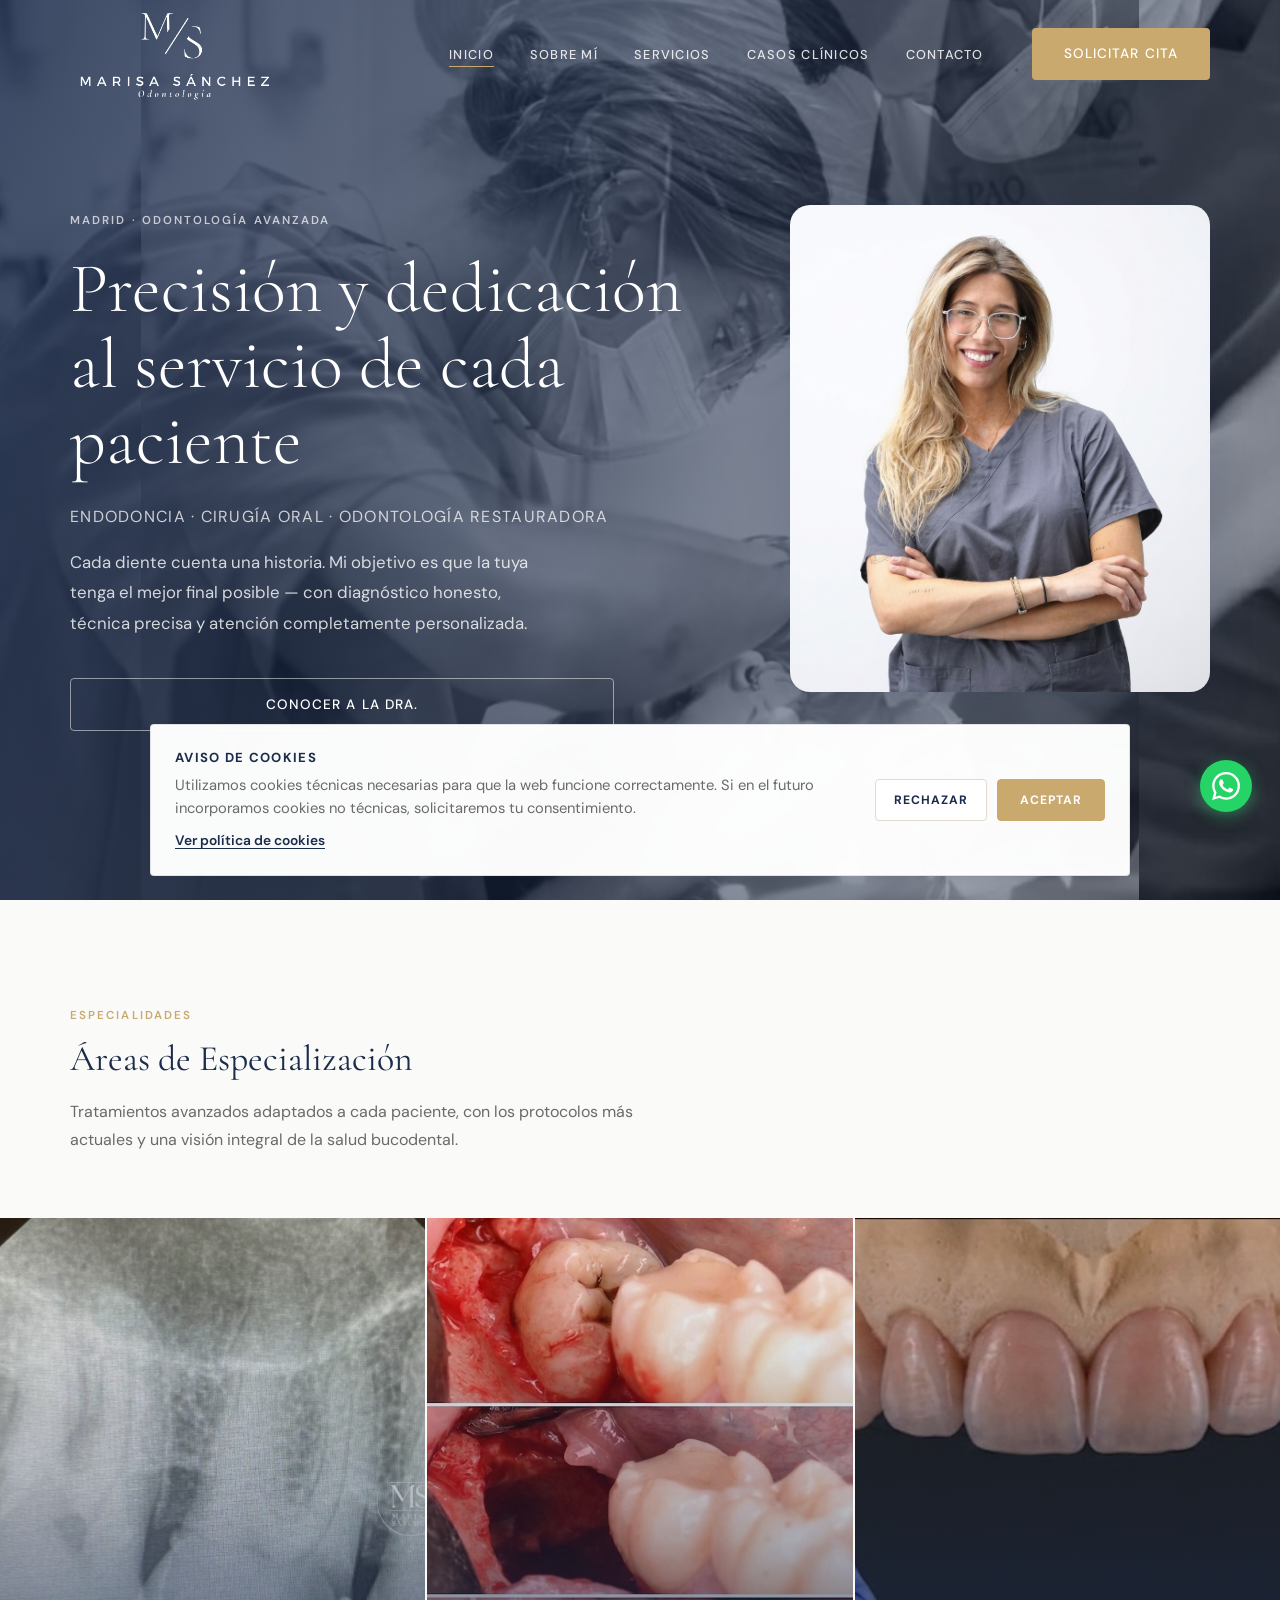
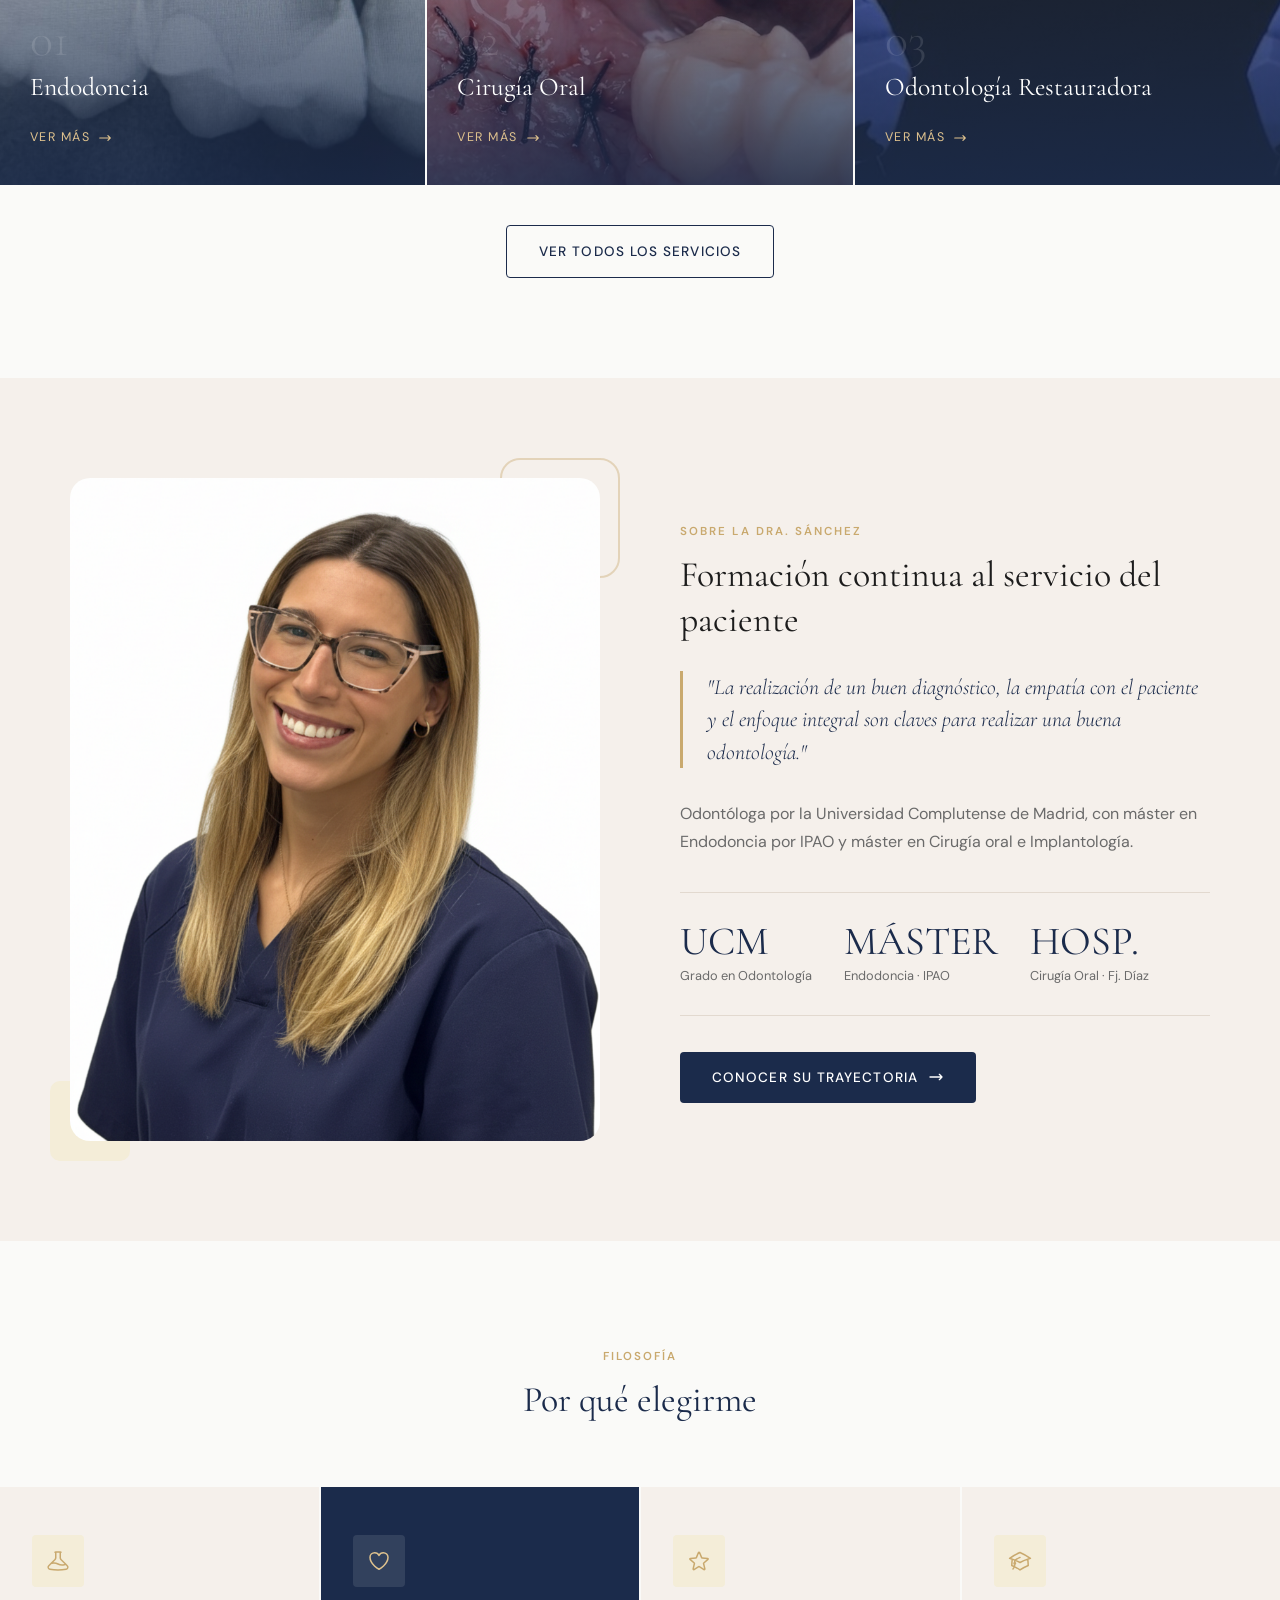
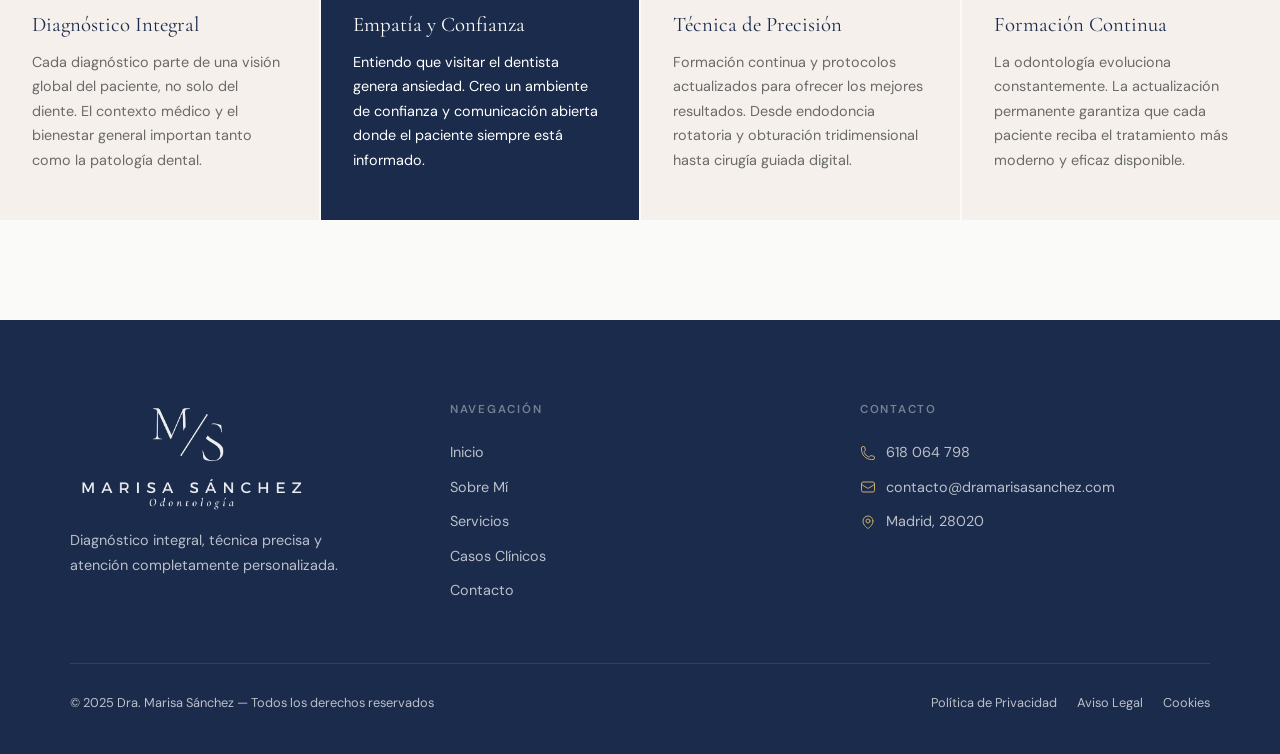
==== index.html @ 5dfd3ce6 "Initial website" ====
﻿<!DOCTYPE html>
<html lang="es">
<head>
  <meta charset="UTF-8">
  <script>history.scrollRestoration="manual";</script>
  <meta name="viewport" content="width=device-width, initial-scale=1.0">
  <title>Dra. Marisa Sánchez · Odontología de Precisión · Madrid</title>
  <meta name="description" content="Odontóloga especialista en endodoncia, cirugía oral e implantología en Madrid. Dra. Marisa Sánchez — diagnóstico integral y atención personalizada.">
  <link rel="stylesheet" href="css/styles.css?v=20">
  <link rel="preconnect" href="https://fonts.googleapis.com">
  <link rel="preconnect" href="https://fonts.gstatic.com" crossorigin>
</head>
<body>

<!-- ===== HEADER ===== -->
<header class="header header--hero" id="header">
  <div class="container">
    <div class="header__inner">
      <a href="index.html" class="header__logo">
        <img src="images/logo.png?v=20260515-newphotos" alt="Marisa Sánchez Odontología" class="header__logo-img">
        <span class="header__logo-fallback">
          <span class="header__logo-name">Dra. Marisa Sánchez</span>
          <span class="header__logo-tagline">Odontología de Precisión</span>
        </span>
      </a>
      <nav class="nav">
        <ul class="nav__list">
          <li><a href="index.html" class="nav__link active">Inicio</a></li>
          <li><a href="sobre-mi.html" class="nav__link">Sobre Mí</a></li>
          <li><a href="servicios.html" class="nav__link">Servicios</a></li>
          <li><a href="casos-clinicos.html" class="nav__link">Casos Clínicos</a></li>
          <li><a href="contacto.html" class="nav__link">Contacto</a></li>
        </ul>
        <a href="contacto.html" class="btn btn--gold nav__cta">Solicitar Cita</a>
      </nav>
      <button class="hamburger" aria-label="Menú" id="hamburger">
        <span></span><span></span><span></span>
      </button>
    </div>
  </div>
</header>

<!-- Mobile Nav -->
<nav class="nav-mobile" id="nav-mobile">
  <ul class="nav-mobile__list">
    <li><a href="index.html" class="nav-mobile__link">Inicio</a></li>
    <li><a href="sobre-mi.html" class="nav-mobile__link">Sobre Mí</a></li>
    <li><a href="servicios.html" class="nav-mobile__link">Servicios</a></li>
    <li><a href="casos-clinicos.html" class="nav-mobile__link">Casos Clínicos</a></li>
    <li><a href="contacto.html" class="nav-mobile__link">Contacto</a></li>
  </ul>
  <a href="contacto.html" class="btn btn--gold nav-mobile__cta">Solicitar Cita</a>
</nav>

<!-- ===== HERO ===== -->
<section class="hero">
  <div class="hero__bg" style="background-image: url('images/hero-bg.jpg?v=20260515-newphotos');"></div>
  <div class="container">
    <div class="hero__inner">
      <div class="hero__content">
        <p class="label label--white hero__label">Madrid · Odontología Avanzada</p>
        <h1 class="hero__title">
          Precisión y dedicación<br>al servicio de cada paciente
        </h1>
        <p class="hero__subtitle">Endodoncia &middot; Cirugía Oral &middot; Odontología Restauradora</p>
        <p class="hero__text">
          Cada diente cuenta una historia. Mi objetivo es que la tuya tenga el mejor final posible — con diagnóstico honesto, técnica precisa y atención completamente personalizada.
        </p>
        <div class="hero__actions">
          <a href="sobre-mi.html" class="btn btn--outline-white hero__cta-wide">Conocer a la Dra.</a>
        </div>
      </div>
      <div class="hero__portrait">
        <img src="images/hero-portrait.png?v=20260515-newphotos" alt="Dra. Marisa Sánchez" class="hero__portrait-img">
      </div>
    </div>
  </div>
</section>

<!-- ===== SERVICIOS OVERVIEW ===== -->
<section class="section">
  <div class="container">
    <div class="section-header fade-in">
      <span class="label">Especialidades</span>
      <h2>Áreas de Especialización</h2>
      <p>Tratamientos avanzados adaptados a cada paciente, con los protocolos más actuales y una visión integral de la salud bucodental.</p>
    </div>
  </div>
  <div class="services-grid">
    <a href="servicios.html#endodoncia" class="service-card fade-in fade-in-delay-1">
      <img src="images/endo-caso1-antes.jpg?v=20260515-newphotos" alt="Endodoncia" class="service-card__img">
      <div class="service-card__overlay"></div>
      <div class="service-card__content">
        <div class="service-card__number">01</div>
        <h3 class="service-card__title">Endodoncia</h3>
        <p class="service-card__text">Tratamiento conservador para eliminar la infección y dar una segunda oportunidad a tu diente.</p>
        <span class="service-card__arrow">
          Ver más
          <svg xmlns="http://www.w3.org/2000/svg" fill="none" viewBox="0 0 24 24" stroke="currentColor" stroke-width="2"><path stroke-linecap="round" stroke-linejoin="round" d="M17 8l4 4m0 0l-4 4m4-4H3"/></svg>
        </span>
      </div>
    </a>
    <a href="servicios.html#cirugia" class="service-card fade-in fade-in-delay-2">
      <img src="images/cirugia-extraccion.png?v=20260515-newphotos" alt="Cirugía Oral" class="service-card__img">
      <div class="service-card__overlay"></div>
      <div class="service-card__content">
        <div class="service-card__number">02</div>
        <h3 class="service-card__title">Cirugía Oral</h3>
        <p class="service-card__text">Formación hospitalaria para el abordaje de casos complejos con máxima seguridad.</p>
        <span class="service-card__arrow">
          Ver más
          <svg xmlns="http://www.w3.org/2000/svg" fill="none" viewBox="0 0 24 24" stroke="currentColor" stroke-width="2"><path stroke-linecap="round" stroke-linejoin="round" d="M17 8l4 4m0 0l-4 4m4-4H3"/></svg>
        </span>
      </div>
    </a>
    <a href="servicios.html#restauradora" class="service-card fade-in fade-in-delay-3">
      <img src="images/odonto-bg.png?v=20260515-newphotos" alt="Odontología Restauradora" class="service-card__img">
      <div class="service-card__overlay"></div>
      <div class="service-card__content">
        <div class="service-card__number">03</div>
        <h3 class="service-card__title">Odontología Restauradora</h3>
        <p class="service-card__text">La base de la salud dental: tratamientos del día a día con la atención que se merecen.</p>
        <span class="service-card__arrow">
          Ver más
          <svg xmlns="http://www.w3.org/2000/svg" fill="none" viewBox="0 0 24 24" stroke="currentColor" stroke-width="2"><path stroke-linecap="round" stroke-linejoin="round" d="M17 8l4 4m0 0l-4 4m4-4H3"/></svg>
        </span>
      </div>
    </a>
  </div>
  <div class="container" style="text-align:center; margin-top:40px;">
    <a href="servicios.html" class="btn btn--outline">Ver todos los servicios</a>
  </div>
</section>

<!-- ===== ABOUT TEASER ===== -->
<section class="section about-teaser">
  <div class="container">
    <div class="about-teaser__grid">
      <div class="about-teaser__image-wrap fade-in">
        <img src="images/quien-soy.png?v=20260515-newphotos" alt="Dra. Marisa Sánchez en consulta" class="about-teaser__img">
        <div class="about-teaser__accent"></div>
        <div class="about-teaser__accent-2"></div>
      </div>
      <div class="about-teaser__content fade-in fade-in-delay-1">
        <span class="label">Sobre la Dra. Sánchez</span>
        <h2 style="margin-top:10px; margin-bottom:16px;">Formación continua al servicio del paciente</h2>
        <blockquote class="about-teaser__quote">
          "La realización de un buen diagnóstico, la empatía con el paciente y el enfoque integral son claves para realizar una buena odontología."
        </blockquote>
        <p class="about-teaser__text">
          Odontóloga por la Universidad Complutense de Madrid, con máster en Endodoncia por IPAO y máster en Cirugía oral e Implantología.
        </p>
        <div class="about-teaser__stats">
          <div class="about-stat">
            <div class="about-stat__num">UCM</div>
            <div class="about-stat__label">Grado en Odontología</div>
          </div>
          <div class="about-stat">
            <div class="about-stat__num">MÁSTER</div>
            <div class="about-stat__label">Endodoncia · IPAO</div>
          </div>
          <div class="about-stat">
            <div class="about-stat__num">HOSP.</div>
            <div class="about-stat__label">Cirugía Oral · Fj. Díaz</div>
          </div>
        </div>
        <a href="sobre-mi.html" class="btn btn--primary">
          Conocer su trayectoria
          <svg xmlns="http://www.w3.org/2000/svg" fill="none" viewBox="0 0 24 24" stroke="currentColor" stroke-width="2"><path stroke-linecap="round" stroke-linejoin="round" d="M17 8l4 4m0 0l-4 4m4-4H3"/></svg>
        </a>
      </div>
    </div>
  </div>
</section>

<!-- ===== VALUES ===== -->
<section class="section">
  <div class="container">
    <div class="section-header section-header--center fade-in">
      <span class="label">Filosofía</span>
      <h2>Por qué elegirme</h2>
    </div>
  </div>
  <div class="values-grid">
    <div class="value-card fade-in">
      <div class="value-card__icon">
        <svg xmlns="http://www.w3.org/2000/svg" fill="none" viewBox="0 0 24 24" stroke="currentColor" stroke-width="1.5"><path stroke-linecap="round" stroke-linejoin="round" d="M9.75 3.104v5.714a2.25 2.25 0 01-.659 1.591L5 14.5M9.75 3.104c-.251.023-.501.05-.75.082m.75-.082a24.301 24.301 0 014.5 0m0 0v5.714c0 .597.237 1.17.659 1.591L19.8 15.3M14.25 3.104c.251.023.501.05.75.082M19.8 15.3l-1.57.393A9.065 9.065 0 0112 15a9.065 9.065 0 00-6.23-.693L5 14.5m14.8.8l1.402 1.402c1.232 1.232.65 3.318-1.067 3.611A48.309 48.309 0 0112 21c-2.773 0-5.491-.235-8.135-.687-1.718-.293-2.3-2.379-1.067-3.61L5 14.5"/></svg>
      </div>
      <h3 class="value-card__title">Diagnóstico Integral</h3>
      <p class="value-card__text">Cada diagnóstico parte de una visión global del paciente, no solo del diente. El contexto médico y el bienestar general importan tanto como la patología dental.</p>
    </div>
    <div class="value-card fade-in fade-in-delay-1">
      <div class="value-card__icon">
        <svg xmlns="http://www.w3.org/2000/svg" fill="none" viewBox="0 0 24 24" stroke="currentColor" stroke-width="1.5"><path stroke-linecap="round" stroke-linejoin="round" d="M21 8.25c0-2.485-2.099-4.5-4.688-4.5-1.935 0-3.597 1.126-4.312 2.733-.715-1.607-2.377-2.733-4.313-2.733C5.1 3.75 3 5.765 3 8.25c0 7.22 9 12 9 12s9-4.78 9-12z"/></svg>
      </div>
      <h3 class="value-card__title">Empatía y Confianza</h3>
      <p class="value-card__text">Entiendo que visitar el dentista genera ansiedad. Creo un ambiente de confianza y comunicación abierta donde el paciente siempre está informado.</p>
    </div>
    <div class="value-card fade-in fade-in-delay-2">
      <div class="value-card__icon">
        <svg xmlns="http://www.w3.org/2000/svg" fill="none" viewBox="0 0 24 24" stroke="currentColor" stroke-width="1.5"><path stroke-linecap="round" stroke-linejoin="round" d="M11.48 3.499a.562.562 0 011.04 0l2.125 5.111a.563.563 0 00.475.345l5.518.442c.499.04.701.663.321.988l-4.204 3.602a.563.563 0 00-.182.557l1.285 5.385a.562.562 0 01-.84.61l-4.725-2.885a.563.563 0 00-.586 0L6.982 20.54a.562.562 0 01-.84-.61l1.285-5.386a.562.562 0 00-.182-.557l-4.204-3.602a.563.563 0 01.321-.988l5.518-.442a.563.563 0 00.475-.345L11.48 3.5z"/></svg>
      </div>
      <h3 class="value-card__title">Técnica de Precisión</h3>
      <p class="value-card__text">Formación continua y protocolos actualizados para ofrecer los mejores resultados. Desde endodoncia rotatoria y obturación tridimensional hasta cirugía guiada digital.</p>
    </div>
    <div class="value-card fade-in fade-in-delay-3">
      <div class="value-card__icon">
        <svg xmlns="http://www.w3.org/2000/svg" fill="none" viewBox="0 0 24 24" stroke="currentColor" stroke-width="1.5"><path stroke-linecap="round" stroke-linejoin="round" d="M4.26 10.147a60.436 60.436 0 00-.491 6.347A48.627 48.627 0 0112 20.904a48.627 48.627 0 018.232-4.41 60.46 60.46 0 00-.491-6.347m-15.482 0a50.57 50.57 0 00-2.658-.813A59.905 59.905 0 0112 3.493a59.902 59.902 0 0110.399 5.84c-.896.248-1.783.52-2.658.814m-15.482 0A50.697 50.697 0 0112 13.489a50.702 50.702 0 017.74-3.342M6.75 15a.75.75 0 100-1.5.75.75 0 000 1.5zm0 0v-3.675A55.378 55.378 0 0112 8.443m-7.007 11.55A5.981 5.981 0 006.75 15.75v-1.5"/></svg>
      </div>
      <h3 class="value-card__title">Formación Continua</h3>
      <p class="value-card__text">La odontología evoluciona constantemente. La actualización permanente garantiza que cada paciente reciba el tratamiento más moderno y eficaz disponible.</p>
    </div>
  </div>
</section>


<!-- ===== FOOTER ===== -->
<footer class="footer">
  <div class="container">
    <div class="footer__grid">
      <div>
        <img src="images/logo.png?v=20260515-newphotos" alt="Marisa Sánchez Odontología" class="footer__logo-img">
        <p class="footer__tagline">Diagnóstico integral, técnica precisa y atención completamente personalizada.</p>
      </div>
      <div>
        <p class="footer__col-title">Navegación</p>
        <nav class="footer__nav">
          <a href="index.html">Inicio</a>
          <a href="sobre-mi.html">Sobre Mí</a>
          <a href="servicios.html">Servicios</a>
          <a href="casos-clinicos.html">Casos Clínicos</a>
          <a href="contacto.html">Contacto</a>
        </nav>
      </div>
      <div>
        <p class="footer__col-title">Contacto</p>
        <div class="footer__contact">
          <div class="footer__contact-item">
            <svg xmlns="http://www.w3.org/2000/svg" fill="none" viewBox="0 0 24 24" stroke="currentColor" stroke-width="1.5"><path stroke-linecap="round" stroke-linejoin="round" d="M2.25 6.75c0 8.284 6.716 15 15 15h2.25a2.25 2.25 0 002.25-2.25v-1.372c0-.516-.351-.966-.852-1.091l-4.423-1.106c-.44-.11-.902.055-1.173.417l-.97 1.293c-.282.376-.769.542-1.21.38a12.035 12.035 0 01-7.143-7.143c-.162-.441.004-.928.38-1.21l1.293-.97c.363-.271.527-.734.417-1.173L6.963 3.102a1.125 1.125 0 00-1.091-.852H4.5A2.25 2.25 0 002.25 4.5v2.25z"/></svg>
            <a href="tel:+34618064798">618 064 798</a>
          </div>
          <div class="footer__contact-item">
            <svg xmlns="http://www.w3.org/2000/svg" fill="none" viewBox="0 0 24 24" stroke="currentColor" stroke-width="1.5"><path stroke-linecap="round" stroke-linejoin="round" d="M21.75 6.75v10.5a2.25 2.25 0 01-2.25 2.25h-15a2.25 2.25 0 01-2.25-2.25V6.75m19.5 0A2.25 2.25 0 0019.5 4.5h-15a2.25 2.25 0 00-2.25 2.25m19.5 0v.243a2.25 2.25 0 01-1.07 1.916l-7.5 4.615a2.25 2.25 0 01-2.36 0L3.32 8.91a2.25 2.25 0 01-1.07-1.916V6.75"/></svg>
            <a href="mailto:contacto@dramarisasanchez.com">contacto@dramarisasanchez.com</a>
          </div>
          <div class="footer__contact-item">
            <svg xmlns="http://www.w3.org/2000/svg" fill="none" viewBox="0 0 24 24" stroke="currentColor" stroke-width="1.5"><path stroke-linecap="round" stroke-linejoin="round" d="M15 10.5a3 3 0 11-6 0 3 3 0 016 0z"/><path stroke-linecap="round" stroke-linejoin="round" d="M19.5 10.5c0 7.142-7.5 11.25-7.5 11.25S4.5 17.642 4.5 10.5a7.5 7.5 0 1115 0z"/></svg>
            <span>Madrid, 28020</span>
          </div>
        </div>
      </div>
    </div>
    <div class="footer__bottom">
      <p class="footer__legal">&copy; 2025 Dra. Marisa Sánchez &mdash; Todos los derechos reservados</p>
      <div class="footer__legal" style="display:flex;gap:20px;">
        <a href="politica-privacidad.html">Política de Privacidad</a>
        <a href="aviso-legal.html">Aviso Legal</a>
        <a href="cookies.html">Cookies</a>
      </div>
    </div>
  </div>
</footer>

<!-- Lightbox -->
<div class="lightbox" id="lightbox">
  <span class="lightbox__close">&times;</span>
  <span class="lightbox__prev">&#8249;</span>
  <img class="lightbox__img" src="" alt="">
  <span class="lightbox__next">&#8250;</span>
</div>

<!-- Scroll Top -->
<button class="scroll-top" aria-label="Volver arriba">
  <svg xmlns="http://www.w3.org/2000/svg" fill="none" viewBox="0 0 24 24" stroke="currentColor" stroke-width="2"><path stroke-linecap="round" stroke-linejoin="round" d="M4.5 15.75l7.5-7.5 7.5 7.5"/></svg>
</button>

<!-- WhatsApp -->
<a href="https://wa.me/34618064798" target="_blank" class="whatsapp-float" aria-label="WhatsApp">
  <svg xmlns="http://www.w3.org/2000/svg" viewBox="0 0 24 24" fill="currentColor"><path d="M17.472 14.382c-.297-.149-1.758-.867-2.03-.967-.273-.099-.471-.148-.67.15-.197.297-.767.966-.94 1.164-.173.199-.347.223-.644.075-.297-.15-1.255-.463-2.39-1.475-.883-.788-1.48-1.761-1.653-2.059-.173-.297-.018-.458.13-.606.134-.133.298-.347.446-.52.149-.174.198-.298.298-.497.099-.198.05-.371-.025-.52-.075-.149-.669-1.612-.916-2.207-.242-.579-.487-.5-.669-.51-.173-.008-.371-.01-.57-.01-.198 0-.52.074-.792.372-.272.297-1.04 1.016-1.04 2.479 0 1.462 1.065 2.875 1.213 3.074.149.198 2.096 3.2 5.077 4.487.709.306 1.262.489 1.694.625.712.227 1.36.195 1.871.118.571-.085 1.758-.719 2.006-1.413.248-.694.248-1.289.173-1.413-.074-.124-.272-.198-.57-.347m-5.421 7.403h-.004a9.87 9.87 0 01-5.031-1.378l-.361-.214-3.741.982.998-3.648-.235-.374a9.86 9.86 0 01-1.51-5.26c.001-5.45 4.436-9.884 9.888-9.884 2.64 0 5.122 1.03 6.988 2.898a9.825 9.825 0 012.893 6.994c-.003 5.45-4.437 9.884-9.885 9.884m8.413-18.297A11.815 11.815 0 0012.05 0C5.495 0 .16 5.335.157 11.892c0 2.096.547 4.142 1.588 5.945L.057 24l6.305-1.654a11.882 11.882 0 005.683 1.448h.005c6.554 0 11.89-5.335 11.893-11.893a11.821 11.821 0 00-3.48-8.413z"/></svg>
</a>

<script src="js/main.js?v=4"></script>
</body>
</html>
---- css/styles.css ----
/* ============================================================
   DRA. MARISA S�NCHEZ � Boutique Dental Website
   Design System & Stylesheet
   ============================================================ */

/* --- Google Fonts Import --- */
@import url('https://fonts.googleapis.com/css2?family=Cormorant+Garamond:ital,wght@0,300;0,400;0,500;0,600;1,300;1,400&family=DM+Sans:wght@300;400;500;600&display=swap');

/* --- Custom Properties --- */
:root {
  --navy:        #1B2B4B;
  --navy-light:  #243A63;
  --gold:        #C9A96E;
  --gold-light:  #DFC28E;
  --gold-pale:   #F4EDD8;
  --bg:          #FAFAF8;
  --surface:     #F5F0EB;
  --surface-2:   #EDE5D8;
  --text:        #1C1C1C;
  --text-muted:  #6A6A6A;
  --text-light:  #9A9A9A;
  --border:      #E2D9CF;
  --white:       #FFFFFF;

  --font-display: 'Cormorant Garamond', Georgia, 'Times New Roman', serif;
  --font-sans:    'DM Sans', -apple-system, BlinkMacSystemFont, sans-serif;

  --container:   1220px;
  --radius-sm:   4px;
  --radius-md:   10px;
  --radius-lg:   20px;

  --shadow-sm:   0 2px 8px rgba(27,43,75,0.07);
  --shadow-md:   0 6px 24px rgba(27,43,75,0.10);
  --shadow-lg:   0 16px 48px rgba(27,43,75,0.14);

  --ease:        cubic-bezier(0.4, 0, 0.2, 1);
  --ease-out:    cubic-bezier(0, 0, 0.2, 1);
  --transition:  0.35s var(--ease);

  --header-h:    108px;
}

/* --- Reset --- */
*, *::before, *::after { box-sizing: border-box; margin: 0; padding: 0; }
html { scroll-behavior: smooth; -webkit-text-size-adjust: 100%; }
body {
  font-family: var(--font-sans);
  font-size: 16px;
  line-height: 1.7;
  color: var(--text);
  background: var(--bg);
  overflow-x: hidden;
}
img { display: block; max-width: 100%; height: auto; }
a { color: inherit; text-decoration: none; }
ul, ol { list-style: none; }
button { cursor: pointer; border: none; background: none; font-family: inherit; }
input, textarea, select { font-family: inherit; }

/* --- Typography Scale --- */
.display   { font-family: var(--font-display); font-size: clamp(3rem, 6vw, 5.5rem); font-weight: 300; line-height: 1.1; letter-spacing: -0.01em; }
.display-md{ font-family: var(--font-display); font-size: clamp(2.2rem, 4vw, 3.8rem); font-weight: 300; line-height: 1.15; }
h1 { font-family: var(--font-display); font-size: clamp(2rem, 3.5vw, 3rem); font-weight: 400; line-height: 1.2; }
h2 { font-family: var(--font-display); font-size: clamp(1.7rem, 2.8vw, 2.5rem); font-weight: 400; line-height: 1.25; }
h3 { font-family: var(--font-display); font-size: clamp(1.3rem, 2vw, 1.85rem); font-weight: 400; line-height: 1.3; }
h4 { font-family: var(--font-sans); font-size: 1.05rem; font-weight: 600; letter-spacing: 0.03em; text-transform: uppercase; }
p  { line-height: 1.75; }

.label {
  display: inline-block;
  font-family: var(--font-sans);
  font-size: 0.72rem;
  font-weight: 600;
  letter-spacing: 0.18em;
  text-transform: uppercase;
  color: var(--gold);
}
.label--dark { color: var(--navy); }
.label--white { color: rgba(255,255,255,0.7); }

/* --- Layout --- */
.container { width: 100%; max-width: var(--container); margin: 0 auto; padding: 0 40px; }
@media (max-width: 768px) { .container { padding: 0 20px; } }

.section { padding: 100px 0; }
.section--sm { padding: 64px 0; }
.section--lg { padding: 140px 0; }

/* --- Buttons --- */
.btn {
  display: inline-flex;
  align-items: center;
  gap: 10px;
  padding: 14px 32px;
  font-family: var(--font-sans);
  font-size: 0.85rem;
  font-weight: 500;
  letter-spacing: 0.08em;
  text-transform: uppercase;
  border-radius: var(--radius-sm);
  transition: var(--transition);
  white-space: nowrap;
}
.btn--primary {
  background: var(--navy);
  color: var(--white);
}
.btn--primary:hover {
  background: var(--navy-light);
  transform: translateY(-2px);
  box-shadow: var(--shadow-md);
}
.btn--gold {
  background: var(--gold);
  color: var(--white);
}
.btn--gold:hover {
  background: var(--gold-light);
  transform: translateY(-2px);
  box-shadow: 0 6px 20px rgba(201,169,110,0.35);
}
.btn--outline {
  background: transparent;
  color: var(--navy);
  border: 1.5px solid var(--navy);
}
.btn--outline:hover {
  background: var(--navy);
  color: var(--white);
  transform: translateY(-2px);
}
.btn--outline-white {
  background: transparent;
  color: var(--white);
  border: 1.5px solid rgba(255,255,255,0.5);
}
.btn--outline-white:hover {
  background: var(--white);
  color: var(--navy);
}
.btn svg { width: 16px; height: 16px; flex-shrink: 0; }

/* --- HEADER --- */
.header {
  position: fixed;
  top: 0; left: 0; right: 0;
  z-index: 1000;
  height: var(--header-h);
  display: flex;
  align-items: center;
  transition: background var(--transition), box-shadow var(--transition);
}
.header.scrolled {
  background: rgba(250,250,248,0.97);
  backdrop-filter: blur(12px);
  -webkit-backdrop-filter: blur(12px);
}
.header--hero:not(.scrolled) { background: transparent; }
.header__inner {
  display: flex;
  align-items: center;
  justify-content: space-between;
  width: 100%;
}
.header__logo {
  display: flex;
  align-items: center;
}
/* Logo always visible � inverted white on dark hero, normal on white header */
.header__logo-img {
  height: 96px;
  width: auto;
  display: block;
  mix-blend-mode: multiply;
  transition: filter var(--transition);
}
.header--hero:not(.scrolled) .header__logo-img {
  mix-blend-mode: normal;
  filter: brightness(0) invert(1);
}
.header__logo-fallback { display: none; }

.header--hero.scrolled {
  background: rgba(250,250,248,0.97);
  backdrop-filter: blur(12px);
  -webkit-backdrop-filter: blur(12px);
}

/* Nav link colors on dark hero */
.header--hero .nav__link { color: rgba(255,255,255,0.85); }
.header--hero .nav__link:hover { color: var(--white); }
.header--hero.scrolled .nav__link { color: var(--text); }
.header--hero.scrolled .nav__link:hover { color: var(--navy); }

.nav { display: flex; align-items: center; gap: 40px; }
.nav__list { display: flex; align-items: center; gap: 36px; }
.nav__link {
  font-size: 0.8rem;
  font-weight: 500;
  letter-spacing: 0.1em;
  text-transform: uppercase;
  color: var(--text);
  position: relative;
  transition: color var(--transition);
}
.nav__link::after {
  content: '';
  position: absolute;
  bottom: -4px; left: 0;
  width: 0; height: 1.5px;
  background: var(--gold);
  transition: width var(--transition);
}
.nav__link:hover::after,
.nav__link.active::after { width: 100%; }
.nav__link:hover { color: var(--navy); }
.nav__cta { margin-left: 8px; }

.hamburger {
  display: none;
  flex-direction: column;
  gap: 5px;
  padding: 8px;
}
.hamburger span {
  display: block;
  width: 24px; height: 1.5px;
  background: currentColor;
  transition: var(--transition);
}
.hamburger.open span:nth-child(1) { transform: translateY(6.5px) rotate(45deg); }
.hamburger.open span:nth-child(2) { opacity: 0; }
.hamburger.open span:nth-child(3) { transform: translateY(-6.5px) rotate(-45deg); }

/* --- Mobile Nav --- */
.nav-mobile {
  position: fixed;
  top: var(--header-h); left: 0; right: 0;
  background: var(--white);
  border-top: 1px solid var(--border);
  box-shadow: var(--shadow-lg);
  padding: 32px 40px 40px;
  transform: translateY(calc(-100% - var(--header-h)));
  visibility: hidden;
  pointer-events: none;
  transition: transform 0.4s var(--ease-out), visibility 0s linear 0.4s;
  z-index: 999;
}
.nav-mobile.open {
  transform: translateY(0);
  visibility: visible;
  pointer-events: auto;
  transition: transform 0.4s var(--ease-out);
}
.nav-mobile__list { display: flex; flex-direction: column; gap: 0; }
.nav-mobile__link {
  display: block;
  padding: 14px 0;
  font-family: var(--font-display);
  font-size: 1.6rem;
  font-weight: 400;
  color: var(--navy);
  border-bottom: 1px solid var(--border);
  transition: color var(--transition), padding-left var(--transition);
}
.nav-mobile__link:hover { color: var(--gold); padding-left: 10px; }
.nav-mobile__cta { margin-top: 28px; }

/* --- HERO --- */
.hero {
  position: relative;
  min-height: 100vh;
  display: flex;
  align-items: center;
  overflow: hidden;
  background-color: var(--navy);
  padding-bottom: 72px;
}
.hero__bg {
  position: absolute;
  inset: 0;
  background-color: var(--navy);
  background-attachment: scroll;
  background-repeat: no-repeat;
  background-size: cover;
  background-position: center center;
  overflow: hidden;
  z-index: 0;
}
.hero__bg::before {
  content: '';
  position: absolute;
  inset: 0;
  background-image: inherit;
  background-repeat: no-repeat;
  background-size: clamp(900px, 78vw, 1500px) auto;
  background-position: center center;
  opacity: 0.58;
  -webkit-mask-image: linear-gradient(90deg, transparent 0%, #000 10%, #000 90%, transparent 100%);
  mask-image: linear-gradient(90deg, transparent 0%, #000 10%, #000 90%, transparent 100%);
}
.hero__bg::after {
  content: '';
  position: absolute;
  inset: 0;
  background: linear-gradient(110deg, rgba(27,43,75,0.85) 0%, rgba(27,43,75,0.55) 50%, rgba(27,43,75,0.25) 100%);
}
.hero__inner {
  position: relative;
  z-index: 1;
  display: grid;
  grid-template-columns: 1fr 420px;
  gap: 60px;
  align-items: center;
  padding-top: var(--header-h);
}
.hero__content { max-width: 640px; }
.hero__label { margin-bottom: 20px; }
.hero__title {
  font-family: var(--font-display);
  font-size: clamp(2.8rem, 5.5vw, 5rem);
  font-weight: 300;
  line-height: 1.08;
  color: var(--white);
  margin-bottom: 24px;
}
.hero__title em { font-style: italic; color: var(--gold-light); }
.hero__subtitle {
  font-size: 1rem;
  color: rgba(255,255,255,0.75);
  margin-bottom: 16px;
  letter-spacing: 0.08em;
  text-transform: uppercase;
  font-weight: 400;
}
.hero__text {
  font-size: 1.05rem;
  color: rgba(255,255,255,0.8);
  max-width: 480px;
  margin-bottom: 40px;
  line-height: 1.8;
}
.hero__actions { display: flex; gap: 16px; flex-wrap: wrap; }
.hero__cta-wide {
  min-width: 544px;
  justify-content: center;
}
.hero__portrait {
  position: relative;
  align-self: flex-start;
}
.hero__portrait-img {
  width: 100%;
  max-height: 580px;
  object-fit: cover;
  object-position: center top;
  border-radius: var(--radius-lg);
  box-shadow: var(--shadow-lg);
}
.hero__portrait-badge {
  position: absolute;
  bottom: -20px;
  left: -20px;
  background: var(--white);
  border-radius: var(--radius-md);
  padding: 16px 22px;
  box-shadow: var(--shadow-md);
  display: flex;
  align-items: center;
  gap: 14px;
}
.hero__badge-icon {
  width: 44px; height: 44px;
  background: var(--gold-pale);
  border-radius: 50%;
  display: flex;
  align-items: center;
  justify-content: center;
  flex-shrink: 0;
}
.hero__badge-icon svg { width: 22px; height: 22px; color: var(--gold); fill: currentColor; }
.hero__badge-text strong { display: block; font-size: 1.1rem; font-family: var(--font-display); font-weight: 600; color: var(--navy); }
.hero__badge-text span { font-size: 0.75rem; color: var(--text-muted); }

/* --- SECTION HEADERS --- */
.section-header { margin-bottom: 64px; }
.section-header--center { text-align: center; }
.section-header h2 { margin-top: 10px; margin-bottom: 16px; color: var(--navy); }
.section-header p { color: var(--text-muted); max-width: 580px; }
.section-header--center p { margin: 0 auto; }

/* --- DIVIDER LINE --- */
.divider {
  display: flex;
  align-items: center;
  gap: 16px;
  margin-bottom: 16px;
}
.divider__line { flex: 1; height: 1px; background: var(--border); }
.divider__dot { width: 6px; height: 6px; border-radius: 50%; background: var(--gold); }

/* --- SERVICE CARDS (Homepage overview) --- */
.services-grid {
  display: grid;
  grid-template-columns: repeat(3, 1fr);
  gap: 2px;
}
.service-card {
  position: relative;
  overflow: hidden;
  aspect-ratio: 3/4;
  cursor: pointer;
}
.service-card__img {
  width: 100%; height: 100%;
  object-fit: cover;
  transition: transform 0.6s var(--ease);
}
.service-card:hover .service-card__img { transform: scale(1.07); }
.service-card__overlay {
  position: absolute;
  inset: 0;
  background: linear-gradient(to top, rgba(27,43,75,0.88) 0%, rgba(27,43,75,0.3) 50%, transparent 100%);
  transition: background var(--transition);
}
.service-card:hover .service-card__overlay {
  background: linear-gradient(to top, rgba(27,43,75,0.94) 0%, rgba(27,43,75,0.5) 60%, rgba(27,43,75,0.15) 100%);
}
.service-card__content {
  position: absolute;
  bottom: 0; left: 0; right: 0;
  padding: 36px 30px;
  color: var(--white);
}
.service-card__number {
  font-family: var(--font-display);
  font-size: 3rem;
  font-weight: 300;
  color: rgba(255,255,255,0.12);
  line-height: 1;
  margin-bottom: 8px;
}
.service-card__title {
  font-family: var(--font-display);
  font-size: 1.6rem;
  font-weight: 400;
  margin-bottom: 8px;
  line-height: 1.2;
}
.service-card__text {
  font-size: 0.85rem;
  color: rgba(255,255,255,0.7);
  line-height: 1.6;
  max-height: 0;
  overflow: hidden;
  transition: max-height 0.4s var(--ease), opacity 0.4s;
  opacity: 0;
}
.service-card:hover .service-card__text { max-height: 120px; opacity: 1; }
.service-card__arrow {
  display: inline-flex;
  align-items: center;
  gap: 8px;
  margin-top: 16px;
  font-size: 0.78rem;
  letter-spacing: 0.12em;
  text-transform: uppercase;
  color: var(--gold-light);
  transition: gap var(--transition);
}
.service-card:hover .service-card__arrow { gap: 14px; }
.service-card__arrow svg { width: 14px; height: 14px; }

/* --- ABOUT TEASER --- */
.about-teaser {
  background: var(--surface);
}
.about-teaser__grid {
  display: grid;
  grid-template-columns: 1fr 1fr;
  gap: 80px;
  align-items: center;
}
.about-teaser__image-wrap {
  position: relative;
}
.about-teaser__img {
  width: 100%;
  aspect-ratio: 4/5;
  object-fit: cover;
  object-position: center top;
  border-radius: var(--radius-lg);
}
.about-teaser__accent {
  position: absolute;
  top: -20px; right: -20px;
  width: 120px; height: 120px;
  border: 2px solid var(--gold);
  border-radius: var(--radius-lg);
  opacity: 0.4;
  z-index: -1;
}
.about-teaser__accent-2 {
  position: absolute;
  bottom: -20px; left: -20px;
  width: 80px; height: 80px;
  background: var(--gold-pale);
  border-radius: var(--radius-md);
  z-index: -1;
}
.about-teaser__content { padding: 20px 0; }
.about-teaser__quote {
  font-family: var(--font-display);
  font-size: 1.35rem;
  font-style: italic;
  font-weight: 300;
  color: var(--navy);
  line-height: 1.5;
  border-left: 3px solid var(--gold);
  padding-left: 24px;
  margin: 28px 0 32px;
}
.about-teaser__text { color: var(--text-muted); margin-bottom: 16px; }
.about-teaser__stats {
  display: flex;
  gap: 32px;
  margin: 36px 0;
  padding: 28px 0;
  border-top: 1px solid var(--border);
  border-bottom: 1px solid var(--border);
}
.about-stat__num {
  font-family: var(--font-display);
  font-size: 2.5rem;
  font-weight: 400;
  color: var(--navy);
  line-height: 1;
}
.about-stat__label { font-size: 0.8rem; color: var(--text-muted); margin-top: 4px; }

/* --- WHY US / VALUES --- */
.values-grid {
  display: grid;
  grid-template-columns: repeat(4, 1fr);
  gap: 2px;
}
.value-card {
  background: var(--surface);
  padding: 48px 32px;
  transition: background var(--transition);
}
.value-card:hover { background: var(--surface-2); }
.value-card:nth-child(2) { background: var(--navy); }
.value-card:nth-child(2):hover { background: var(--navy-light); }
.value-card:nth-child(2) .value-card__title,
.value-card:nth-child(2) .value-card__text { color: var(--white); }
.value-card:nth-child(2) .value-card__icon { background: rgba(255,255,255,0.1); color: var(--gold-light); }
.value-card__icon {
  width: 52px; height: 52px;
  border-radius: var(--radius-sm);
  background: var(--gold-pale);
  display: flex;
  align-items: center;
  justify-content: center;
  margin-bottom: 24px;
  color: var(--gold);
}
.value-card__icon svg { width: 24px; height: 24px; }
.value-card__title {
  font-family: var(--font-display);
  font-size: 1.3rem;
  font-weight: 400;
  color: var(--navy);
  margin-bottom: 12px;
}
.value-card__text { font-size: 0.9rem; color: var(--text-muted); line-height: 1.7; }

/* --- CTA BANNER --- */
.cta-banner {
  background: var(--navy);
  padding: 100px 0;
}
.cta-banner--compact { padding: 56px 0; }
.cta-banner__inner {
  display: flex;
  align-items: center;
  justify-content: center;
  gap: 48px;
}
.cta-banner__text h2 { color: var(--white); margin-bottom: 12px; }
.cta-banner__text p { color: rgba(255,255,255,0.65); font-size: 1rem; }
.cta-banner__actions {
  display: flex;
  justify-content: center;
  gap: 16px;
  flex-shrink: 0;
  width: 100%;
}

/* --- CONTACT STRIP --- */
.contact-strip {
  background: var(--gold-pale);
  padding: 20px 0;
}
.contact-strip__inner {
  display: flex;
  align-items: center;
  justify-content: center;
  gap: 48px;
  flex-wrap: wrap;
}
.contact-item {
  display: flex;
  align-items: center;
  gap: 12px;
  font-size: 0.9rem;
  color: var(--navy);
}
.contact-item svg { width: 18px; height: 18px; color: var(--gold); }
.contact-item a { font-weight: 500; }
.contact-item a:hover { text-decoration: underline; }

/* --- FOOTER --- */
.footer {
  background: var(--navy);
  color: rgba(255,255,255,0.7);
  padding: 80px 0 40px;
}
.footer__grid {
  display: grid;
  grid-template-columns: 320px 1fr 1fr;
  gap: 60px;
  margin-bottom: 60px;
}
.footer__logo-img {
  height: 112px;
  width: auto;
  filter: brightness(0) invert(1);
  opacity: 0.92;
  margin-bottom: 16px;
  display: block;
}
.footer__logo-name {
  font-family: var(--font-display);
  font-size: 1.5rem;
  font-weight: 400;
  color: var(--white);
  margin-bottom: 4px;
}
.footer__logo-tag {
  font-size: 0.65rem;
  letter-spacing: 0.15em;
  text-transform: uppercase;
  color: var(--gold);
  margin-bottom: 20px;
}
.footer__tagline { font-size: 0.9rem; line-height: 1.7; max-width: 280px; }
.footer__col-title {
  font-size: 0.72rem;
  font-weight: 600;
  letter-spacing: 0.15em;
  text-transform: uppercase;
  color: rgba(255,255,255,0.4);
  margin-bottom: 20px;
}
.footer__nav { display: flex; flex-direction: column; gap: 10px; }
.footer__nav a { font-size: 0.9rem; transition: color var(--transition); }
.footer__nav a:hover { color: var(--white); }
.footer__contact { display: flex; flex-direction: column; gap: 10px; }
.footer__contact-item { display: flex; align-items: center; gap: 10px; font-size: 0.9rem; }
.footer__contact-item svg { width: 16px; height: 16px; color: var(--gold); flex-shrink: 0; }
.footer__bottom {
  border-top: 1px solid rgba(255,255,255,0.1);
  padding-top: 28px;
  display: flex;
  align-items: center;
  justify-content: space-between;
  gap: 16px;
  flex-wrap: wrap;
}
.footer__legal { font-size: 0.8rem; }
.footer__legal a { transition: color var(--transition); }
.footer__legal a:hover { color: var(--white); }

/* ============================================================
   PAGE: SOBRE M�
   ============================================================ */

.page-hero {
  position: relative;
  height: 55vh;
  min-height: 420px;
  display: flex;
  align-items: flex-end;
  overflow: hidden;
}
.page-hero__bg {
  position: absolute;
  inset: 0;
  background-color: var(--navy);
  background-attachment: scroll;
  background-repeat: no-repeat;
  background-size: cover;
  background-position: center center;
  overflow: hidden;
  z-index: 0;
}
.page-hero__bg::before {
  content: '';
  position: absolute;
  inset: 0;
  background-image: inherit;
  background-repeat: no-repeat;
  background-size: clamp(900px, 78vw, 1500px) auto;
  background-position: center center;
  opacity: 0.58;
  -webkit-mask-image: linear-gradient(90deg, transparent 0%, #000 10%, #000 90%, transparent 100%);
  mask-image: linear-gradient(90deg, transparent 0%, #000 10%, #000 90%, transparent 100%);
}
.page-hero__bg::after {
  content: '';
  position: absolute;
  inset: 0;
  background: linear-gradient(110deg, rgba(27,43,75,0.85) 0%, rgba(27,43,75,0.55) 50%, rgba(27,43,75,0.25) 100%);
}
.page-hero__content {
  position: relative;
  z-index: 1;
  padding-bottom: 60px;
  width: 100%;
}
.page-hero__content .label { margin-bottom: 12px; }
.page-hero__content h1 {
  color: var(--white);
  font-size: clamp(2.5rem, 5vw, 4.2rem);
  font-weight: 300;
}

.bio-grid {
  display: grid;
  grid-template-columns: 1fr 400px;
  gap: 80px;
  align-items: start;
}
.bio__text { color: var(--text-muted); margin-bottom: 20px; line-height: 1.8; }
.bio__quote {
  font-family: var(--font-display);
  font-size: 1.4rem;
  font-style: italic;
  color: var(--navy);
  border-left: 3px solid var(--gold);
  padding: 8px 0 8px 24px;
  margin: 36px 0;
  line-height: 1.5;
}
.bio__aside { position: sticky; top: 110px; }
.bio__img {
  width: 100%;
  border-radius: var(--radius-lg);
  aspect-ratio: 3/4;
  object-fit: cover;
  object-position: center top;
  margin-bottom: 24px;
}
.bio__info-card {
  background: var(--surface);
  border-radius: var(--radius-md);
  padding: 28px;
}
.bio__info-item {
  display: flex;
  align-items: flex-start;
  gap: 12px;
  padding: 12px 0;
  border-bottom: 1px solid var(--border);
  font-size: 0.9rem;
}
.bio__info-item:last-child { border-bottom: none; }
.bio__info-item svg { width: 16px; height: 16px; color: var(--gold); flex-shrink: 0; margin-top: 3px; }
.bio__info-label { font-weight: 600; color: var(--navy); margin-bottom: 2px; font-size: 0.78rem; letter-spacing: 0.06em; text-transform: uppercase; }
.bio__info-value { color: var(--text-muted); }

/* --- TIMELINE --- */
.timeline { position: relative; }
.timeline::before {
  content: '';
  position: absolute;
  top: 0; bottom: 0;
  left: 18px;
  width: 1px;
  background: linear-gradient(to bottom, var(--gold), var(--border));
}
.timeline-item {
  position: relative;
  padding-left: 56px;
  margin-bottom: 36px;
}
.timeline-item::before {
  content: '';
  position: absolute;
  left: 10px;
  top: 6px;
  width: 16px; height: 16px;
  border-radius: 50%;
  background: var(--white);
  border: 2px solid var(--gold);
}
.timeline-item--featured::before { background: var(--gold); }
.timeline-item__year {
  font-size: 0.75rem;
  font-weight: 600;
  letter-spacing: 0.1em;
  color: var(--gold);
  margin-bottom: 4px;
}
.timeline-item__title {
  font-family: var(--font-display);
  font-size: 1.1rem;
  font-weight: 500;
  color: var(--navy);
  margin-bottom: 4px;
}
.timeline-item__sub { font-size: 0.85rem; color: var(--text-muted); }

/* ============================================================
   PAGE: SERVICIOS
   ============================================================ */

.service-section { border-top: 1px solid var(--border); }
.service-section:nth-child(even) { background: var(--surface); }

.service-detail {
  display: grid;
  grid-template-columns: 1fr 1fr;
  gap: 80px;
  align-items: start;
}
.service-detail--reverse { direction: rtl; }
.service-detail--reverse > * { direction: ltr; }

.service-detail__label { color: var(--gold); }
.service-detail__title { color: var(--navy); margin: 10px 0 20px; }
.service-detail__text { color: var(--text-muted); margin-bottom: 20px; line-height: 1.8; }

.service-cases { margin-top: 48px; }
.service-cases__title {
  font-size: 0.75rem;
  font-weight: 600;
  letter-spacing: 0.15em;
  text-transform: uppercase;
  color: var(--text-light);
  margin-bottom: 20px;
}
.cases-grid {
  display: grid;
  grid-template-columns: repeat(2, 1fr);
  gap: 8px;
}
.cases-grid--3 { grid-template-columns: repeat(3, 1fr); }
.cases-grid--spaced { gap: 28px; }
.case-img {
  width: 100%;
  aspect-ratio: 3/4;
  object-fit: cover;
  border-radius: var(--radius-sm);
  transition: transform 0.4s var(--ease);
  cursor: zoom-in;
}
.case-img:hover { transform: scale(1.02); }
.case-img--wide {
  aspect-ratio: 16/9;
  grid-column: 1 / -1;
}
.case-label {
  font-size: 0.72rem;
  letter-spacing: 0.08em;
  text-transform: uppercase;
  color: var(--text-light);
  margin-top: 6px;
}

.before-after {
  display: grid;
  grid-template-columns: 1fr 1fr;
  gap: 8px;
}
.before-after__item { position: relative; }
.before-after__img {
  width: 100%;
  aspect-ratio: 3/4;
  object-fit: cover;
  border-radius: var(--radius-sm);
}
.before-after__tag {
  position: absolute;
  top: 12px; left: 12px;
  background: rgba(27,43,75,0.85);
  color: var(--white);
  font-size: 0.68rem;
  font-weight: 600;
  letter-spacing: 0.12em;
  text-transform: uppercase;
  padding: 4px 10px;
  border-radius: 2px;
}
.before-after__tag--after { background: rgba(201,169,110,0.9); }

.service-media { position: sticky; top: 110px; }
.service-media__main {
  width: 100%;
  aspect-ratio: 3/4;
  object-fit: cover;
  border-radius: var(--radius-lg);
  margin-bottom: 8px;
}
.service-media__main--wide {
  aspect-ratio: 16/9;
  object-fit: contain;
  background: var(--surface);
}

/* Sub-procedure */
.sub-procedure {
  padding: 32px 0;
  border-bottom: 1px solid var(--border);
}
.sub-procedure:last-child { border-bottom: none; }
.sub-procedure__header {
  display: flex;
  align-items: center;
  gap: 16px;
  margin-bottom: 16px;
}
.sub-procedure__dot {
  width: 8px; height: 8px;
  border-radius: 50%;
  background: var(--gold);
  flex-shrink: 0;
}
.sub-procedure__name { font-family: var(--font-display); font-size: 1.2rem; color: var(--navy); }
.sub-procedure__imgs {
  display: grid;
  grid-template-columns: repeat(auto-fit, minmax(200px, 1fr));
  gap: 8px;
  margin-top: 16px;
}
.sub-procedure__img {
  width: 100%;
  aspect-ratio: 4/3;
  object-fit: cover;
  border-radius: var(--radius-sm);
}

/* ============================================================
   PAGE: CASOS CL�NICOS
   ============================================================ */
.casos-filter {
  display: flex;
  gap: 8px;
  flex-wrap: wrap;
  margin-bottom: 48px;
}
.filter-btn {
  padding: 9px 22px;
  border-radius: var(--radius-full);
  font-size: 0.8rem;
  font-weight: 500;
  letter-spacing: 0.06em;
  border: 1.5px solid var(--border);
  color: var(--text-muted);
  transition: var(--transition);
}
.filter-btn:hover, .filter-btn.active {
  background: var(--navy);
  border-color: var(--navy);
  color: var(--white);
}

.casos-masonry {
  columns: 3;
  column-gap: 8px;
}
.casos-masonry__item {
  break-inside: avoid;
  margin-bottom: 8px;
  position: relative;
  overflow: hidden;
  border-radius: var(--radius-sm);
  cursor: pointer;
}
.casos-masonry__img {
  width: 100%;
  display: block;
  transition: transform 0.5s var(--ease);
}
.casos-masonry__item:hover .casos-masonry__img { transform: scale(1.04); }
.casos-masonry__caption {
  position: absolute;
  bottom: 0; left: 0; right: 0;
  padding: 20px 16px 14px;
  background: linear-gradient(transparent, rgba(27,43,75,0.75));
  color: var(--white);
  font-size: 0.78rem;
  letter-spacing: 0.08em;
  text-transform: uppercase;
  transform: translateY(100%);
  transition: transform 0.35s var(--ease);
}
.casos-masonry__item:hover .casos-masonry__caption { transform: translateY(0); }

/* ============================================================
   PAGE: CONTACTO
   ============================================================ */
.contact-grid {
  display: grid;
  grid-template-columns: 1fr 480px;
  gap: 80px;
  align-items: start;
}
.contact-form { display: flex; flex-direction: column; gap: 20px; }
.form-group { display: flex; flex-direction: column; gap: 8px; }
.form-row { display: grid; grid-template-columns: 1fr 1fr; gap: 20px; }
.form-label {
  font-size: 0.75rem;
  font-weight: 600;
  letter-spacing: 0.1em;
  text-transform: uppercase;
  color: var(--navy);
}
.form-input, .form-textarea {
  padding: 14px 18px;
  border: 1.5px solid var(--border);
  border-radius: var(--radius-sm);
  font-size: 0.95rem;
  color: var(--text);
  background: var(--white);
  transition: border-color var(--transition), box-shadow var(--transition);
  outline: none;
}
.form-input:focus, .form-textarea:focus {
  border-color: var(--navy);
  box-shadow: 0 0 0 3px rgba(27,43,75,0.08);
}
.form-textarea { resize: vertical; min-height: 140px; }
.form-select {
  padding: 14px 18px;
  border: 1.5px solid var(--border);
  border-radius: var(--radius-sm);
  font-size: 0.95rem;
  color: var(--text);
  background: var(--white);
  outline: none;
  cursor: pointer;
  appearance: none;
  background-image: url("data:image/svg+xml,%3Csvg xmlns='http://www.w3.org/2000/svg' width='12' height='12' viewBox='0 0 12 12'%3E%3Cpath fill='%236A6A6A' d='M6 8L1 3h10z'/%3E%3C/svg%3E");
  background-repeat: no-repeat;
  background-position: right 16px center;
  padding-right: 40px;
}
.form-note { font-size: 0.8rem; color: var(--text-muted); }
.contact-info { padding-top: 10px; }
.contact-info__item {
  display: flex;
  gap: 20px;
  padding: 24px 0;
  border-bottom: 1px solid var(--border);
  align-items: flex-start;
}
.contact-info__item:first-child { padding-top: 0; }
.contact-info__icon {
  width: 48px; height: 48px;
  border-radius: var(--radius-sm);
  background: var(--gold-pale);
  display: flex;
  align-items: center;
  justify-content: center;
  flex-shrink: 0;
  color: var(--gold);
}
.contact-info__icon svg { width: 22px; height: 22px; }
.contact-info__label { font-size: 0.75rem; font-weight: 600; letter-spacing: 0.1em; text-transform: uppercase; color: var(--text-muted); margin-bottom: 4px; }
.contact-info__value { font-size: 1rem; color: var(--navy); font-weight: 500; }
.contact-info__sub { font-size: 0.85rem; color: var(--text-muted); margin-top: 2px; }
.horario-grid { display: grid; grid-template-columns: auto 1fr; gap: 4px 20px; font-size: 0.88rem; margin-top: 4px; }
.horario-day { color: var(--text-muted); }
.horario-hours { color: var(--navy); font-weight: 500; }

/* ============================================================
   PAGE: LEGAL
   ============================================================ */
.legal-page {
  background: var(--white);
}
.legal-content {
  max-width: 820px;
  margin: 0 auto;
  color: var(--text-muted);
  font-size: 1rem;
  line-height: 1.85;
}
.legal-content h2 {
  margin: 36px 0 10px;
  color: var(--navy);
  font-family: var(--font-heading);
  font-size: clamp(1.45rem, 2.5vw, 2.05rem);
  font-weight: 400;
  line-height: 1.2;
}
.legal-content h2:first-of-type {
  margin-top: 0;
}
.legal-content p {
  margin-bottom: 14px;
}
.legal-content a {
  color: var(--navy);
  font-weight: 600;
  text-decoration: underline;
  text-underline-offset: 3px;
}
.legal-updated {
  margin-bottom: 32px;
  color: var(--text-light);
  font-size: 0.84rem;
  letter-spacing: 0.08em;
  text-transform: uppercase;
}

/* ============================================================
   LIGHTBOX
   ============================================================ */
.lightbox {
  display: none;
  position: fixed;
  inset: 0;
  z-index: 9999;
  background: rgba(10,10,20,0.95);
  align-items: center;
  justify-content: center;
}
.lightbox.open { display: flex; }
.lightbox__img {
  max-width: 90vw;
  max-height: 90vh;
  object-fit: contain;
  border-radius: var(--radius-sm);
}
.lightbox__close {
  position: absolute;
  top: 24px; right: 28px;
  color: rgba(255,255,255,0.7);
  font-size: 2rem;
  line-height: 1;
  cursor: pointer;
  transition: color var(--transition);
}
.lightbox__close:hover { color: var(--white); }
.lightbox__prev, .lightbox__next {
  position: absolute;
  top: 50%; transform: translateY(-50%);
  color: rgba(255,255,255,0.6);
  font-size: 2.5rem;
  cursor: pointer;
  padding: 20px;
  transition: color var(--transition);
  user-select: none;
}
.lightbox__prev { left: 16px; }
.lightbox__next { right: 16px; }
.lightbox__prev:hover, .lightbox__next:hover { color: var(--white); }

/* ============================================================
   ANIMATIONS
   ============================================================ */
.fade-in {
  opacity: 0;
  transform: translateY(28px);
  transition: opacity 0.7s var(--ease), transform 0.7s var(--ease);
}
.fade-in.visible { opacity: 1; transform: translateY(0); }
.fade-in-delay-1 { transition-delay: 0.1s; }
.fade-in-delay-2 { transition-delay: 0.2s; }
.fade-in-delay-3 { transition-delay: 0.3s; }
.fade-in-delay-4 { transition-delay: 0.4s; }

/* ============================================================
   UTILITIES
   ============================================================ */
.text-gold   { color: var(--gold); }
.text-navy   { color: var(--navy); }
.text-muted  { color: var(--text-muted); }
.text-white  { color: var(--white); }
.text-center { text-align: center; }
.mt-8  { margin-top: 8px; }
.mt-16 { margin-top: 16px; }
.mt-24 { margin-top: 24px; }
.mt-32 { margin-top: 32px; }
.mt-48 { margin-top: 48px; }
.mb-8  { margin-bottom: 8px; }
.mb-16 { margin-bottom: 16px; }
.mb-24 { margin-bottom: 24px; }
.mb-32 { margin-bottom: 32px; }
.bg-surface { background: var(--surface); }

/* Scroll to top */
.scroll-top {
  position: fixed;
  bottom: 28px; right: 28px;
  width: 48px; height: 48px;
  border-radius: 50%;
  background: var(--navy);
  color: var(--white);
  display: flex;
  align-items: center;
  justify-content: center;
  box-shadow: var(--shadow-md);
  opacity: 0;
  transform: translateY(16px);
  transition: opacity var(--transition), transform var(--transition);
  z-index: 900;
  pointer-events: none;
}
.scroll-top.visible { opacity: 1; transform: translateY(0); pointer-events: auto; }
.scroll-top:hover { background: var(--navy-light); }
.scroll-top svg { width: 20px; height: 20px; }

/* WhatsApp float */
.whatsapp-float {
  position: fixed;
  bottom: 88px; right: 28px;
  width: 52px; height: 52px;
  border-radius: 50%;
  background: #25D366;
  color: var(--white);
  display: flex;
  align-items: center;
  justify-content: center;
  box-shadow: 0 4px 16px rgba(37,211,102,0.4);
  z-index: 900;
  transition: transform var(--transition), box-shadow var(--transition);
}
.whatsapp-float:hover { transform: scale(1.1); box-shadow: 0 6px 24px rgba(37,211,102,0.5); }
.whatsapp-float svg { width: 28px; height: 28px; }

/* Cookie banner */
.cookie-banner {
  position: fixed;
  left: 24px;
  right: 24px;
  bottom: 24px;
  z-index: 950;
  display: grid;
  grid-template-columns: 1fr auto;
  gap: 24px;
  align-items: center;
  max-width: 980px;
  margin: 0 auto;
  padding: 22px 24px;
  border: 1px solid rgba(27,43,75,0.12);
  border-radius: var(--radius-sm);
  background: rgba(255,255,255,0.98);
  box-shadow: var(--shadow-xl);
  opacity: 0;
  transform: translateY(24px);
  pointer-events: none;
  transition: opacity 0.28s var(--ease), transform 0.28s var(--ease);
}
.cookie-banner.is-visible {
  opacity: 1;
  transform: translateY(0);
  pointer-events: auto;
}
.cookie-banner__title {
  margin-bottom: 4px;
  color: var(--navy);
  font-size: 0.82rem;
  font-weight: 700;
  letter-spacing: 0.1em;
  text-transform: uppercase;
}
.cookie-banner__text {
  margin-bottom: 6px;
  color: var(--text-muted);
  font-size: 0.92rem;
  line-height: 1.55;
}
.cookie-banner__link {
  color: var(--navy);
  font-size: 0.86rem;
  font-weight: 600;
  text-decoration: underline;
  text-underline-offset: 3px;
}
.cookie-banner__actions {
  display: flex;
  gap: 10px;
  align-items: center;
}
.cookie-banner__btn {
  min-width: 108px;
  padding: 12px 18px;
  border-radius: var(--radius-sm);
  border: 1px solid var(--border);
  font-size: 0.76rem;
  font-weight: 700;
  letter-spacing: 0.08em;
  text-transform: uppercase;
  cursor: pointer;
  transition: background var(--transition), border-color var(--transition), color var(--transition), transform var(--transition);
}
.cookie-banner__btn:hover {
  transform: translateY(-1px);
}
.cookie-banner__btn--ghost {
  background: var(--white);
  color: var(--navy);
}
.cookie-banner__btn--primary {
  border-color: var(--gold);
  background: var(--gold);
  color: var(--white);
}

/* ============================================================
   RESPONSIVE
   ============================================================ */
@media (max-width: 1100px) {
  .values-grid { grid-template-columns: repeat(2, 1fr); }
  .footer__grid { grid-template-columns: 1fr 1fr; }
  .footer__grid > :first-child { grid-column: 1 / -1; }
}

@media (max-width: 900px) {
  .hero__inner { grid-template-columns: 1fr; }
  .hero__portrait { display: none; }
  .hero__title { font-size: clamp(2.5rem, 6vw, 3.8rem); }
  .about-teaser__grid { grid-template-columns: 1fr; }
  .about-teaser__image-wrap { max-width: 480px; }
  .cta-banner__inner { flex-direction: column; text-align: center; }
  .cta-banner__actions { justify-content: center; }
  .bio-grid { grid-template-columns: 1fr; }
  .bio__aside { position: static; }
  .bio__img { max-width: 400px; }
  .service-detail { grid-template-columns: 1fr; gap: 40px; }
  .service-detail--reverse { direction: ltr; }
  .service-media { position: static; }
  .service-media__main { aspect-ratio: 16/9; max-height: 400px; }
  .contact-grid { grid-template-columns: 1fr; }
  .casos-masonry { columns: 2; }
}

@media (max-width: 768px) {
  :root { --header-h: 80px; }
  .header__logo-img { height: 64px; }
  .nav__list, .nav__cta { display: none; }
  .hamburger { display: flex; color: var(--navy); }
  .header--hero .hamburger { color: var(--white); }
  .header--hero.scrolled .hamburger { color: var(--navy); }
  .services-grid { grid-template-columns: 1fr; }
  .service-card { aspect-ratio: 16/10; }
  .values-grid { grid-template-columns: 1fr; }
  .about-teaser__stats { flex-wrap: wrap; gap: 20px; }
  .section { padding: 72px 0; }
  .section--lg { padding: 80px 0; }
  .cases-grid { grid-template-columns: 1fr; }
  .form-row { grid-template-columns: 1fr; }
  .footer__grid { grid-template-columns: 1fr; gap: 40px; }
  .footer__bottom { flex-direction: column; text-align: center; }
  .casos-masonry { columns: 1; }
  .cookie-banner {
    grid-template-columns: 1fr;
    gap: 16px;
    left: 16px;
    right: 16px;
    bottom: 16px;
  }
  .cookie-banner__actions {
    justify-content: stretch;
  }
  .cookie-banner__btn {
    flex: 1;
  }
}

@media (max-width: 480px) {
  .hero__actions { flex-direction: column; }
  .hero__cta-wide { min-width: 0; width: 100%; }
  .btn { width: 100%; justify-content: center; }
  .contact-strip__inner { flex-direction: column; gap: 12px; }
}
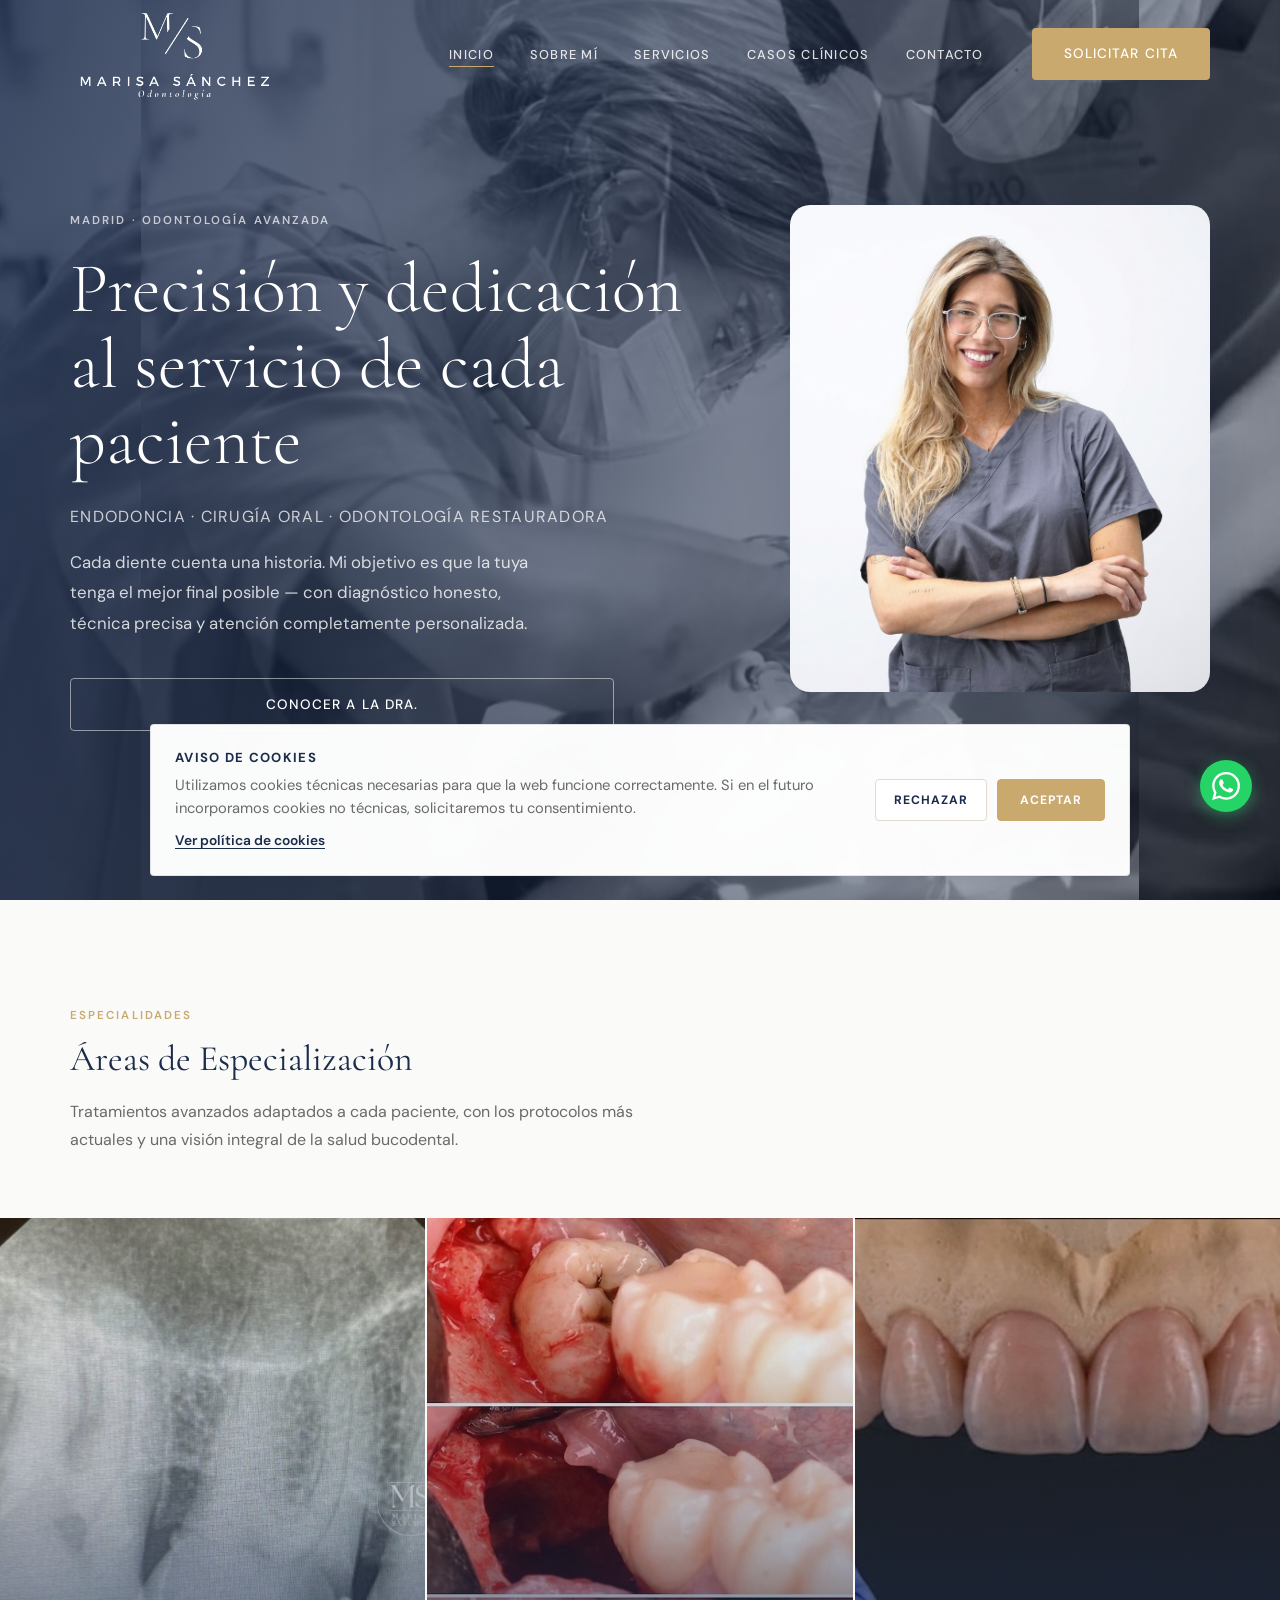
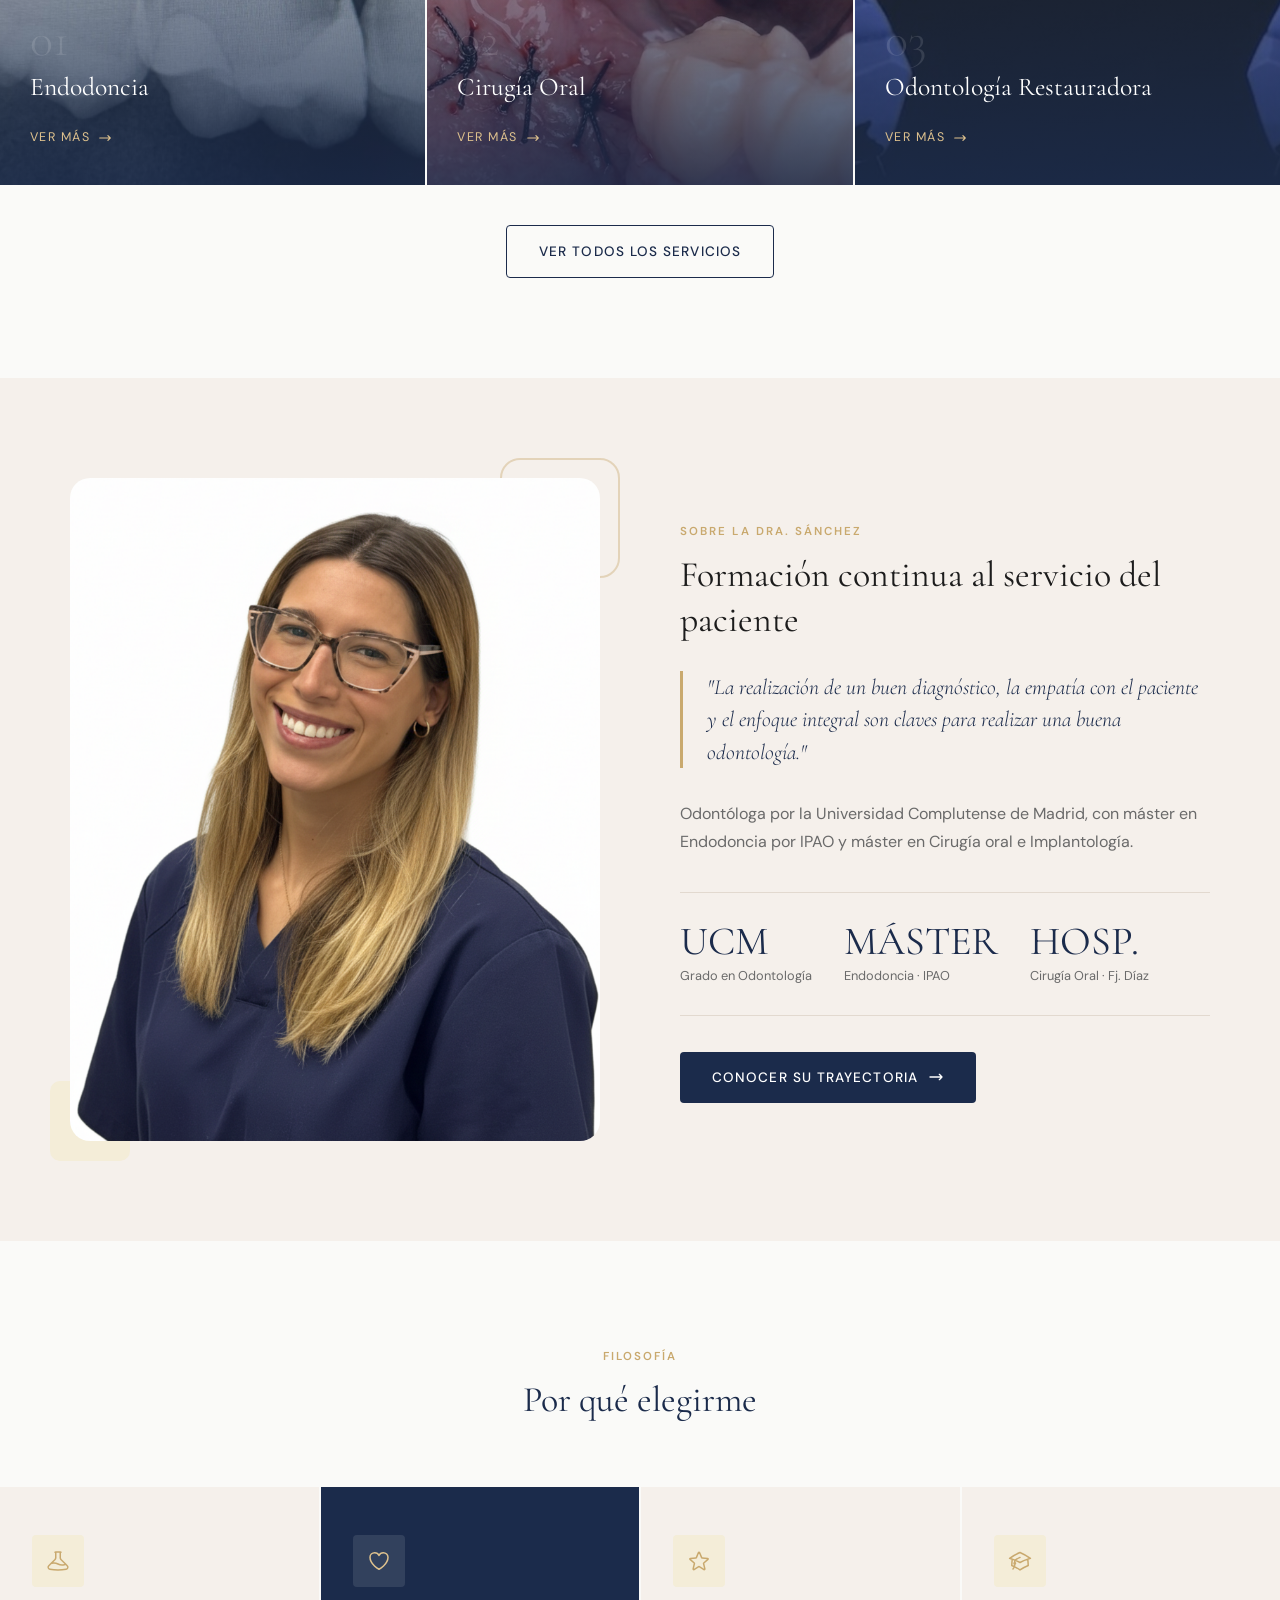
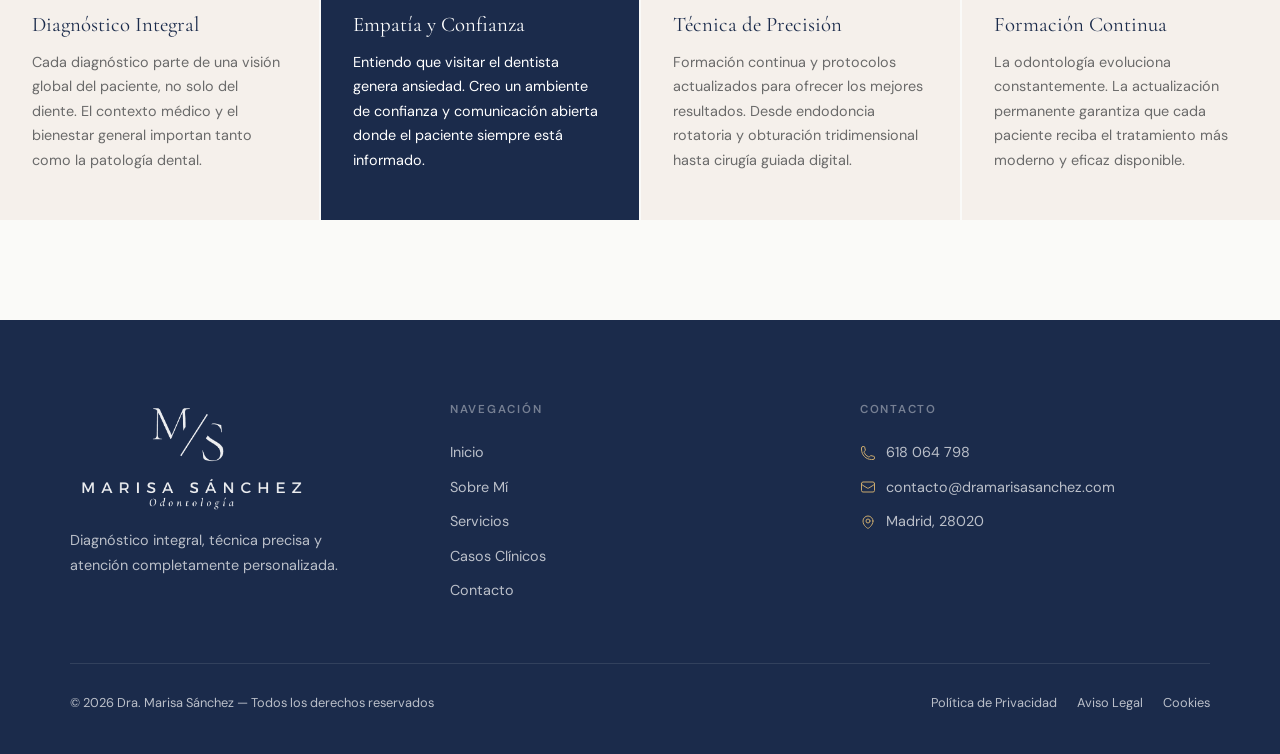
==== commit 6b67530e: "Update footer copyright year" ====
--- a/index.html
+++ b/index.html
@@ -4,6 +4,14 @@
   <meta charset="UTF-8">
   <script>history.scrollRestoration="manual";</script>
   <meta name="viewport" content="width=device-width, initial-scale=1.0">
+  <link rel="icon" href="favicon.ico" sizes="any">
+  <link rel="icon" type="image/png" href="images/favicon-512.png">
+  <link rel="apple-touch-icon" href="images/apple-touch-icon.png">
+  <meta property="og:image" content="https://www.dramarisasanchez.eu/images/browser-preview.png">
+  <meta property="og:image:width" content="1200">
+  <meta property="og:image:height" content="630">
+  <meta name="twitter:card" content="summary_large_image">
+  <meta name="twitter:image" content="https://www.dramarisasanchez.eu/images/browser-preview.png">
   <title>Dra. Marisa Sánchez · Odontología de Precisión · Madrid</title>
   <meta name="description" content="Odontóloga especialista en endodoncia, cirugía oral e implantología en Madrid. Dra. Marisa Sánchez — diagnóstico integral y atención personalizada.">
   <link rel="stylesheet" href="css/styles.css?v=20">
@@ -251,7 +259,7 @@
       </div>
     </div>
     <div class="footer__bottom">
-      <p class="footer__legal">&copy; 2025 Dra. Marisa Sánchez &mdash; Todos los derechos reservados</p>
+      <p class="footer__legal">&copy; 2026 Dra. Marisa Sánchez &mdash; Todos los derechos reservados</p>
       <div class="footer__legal" style="display:flex;gap:20px;">
         <a href="politica-privacidad.html">Política de Privacidad</a>
         <a href="aviso-legal.html">Aviso Legal</a>
@@ -283,3 +291,5 @@
 </body>
 </html>
 
+
+
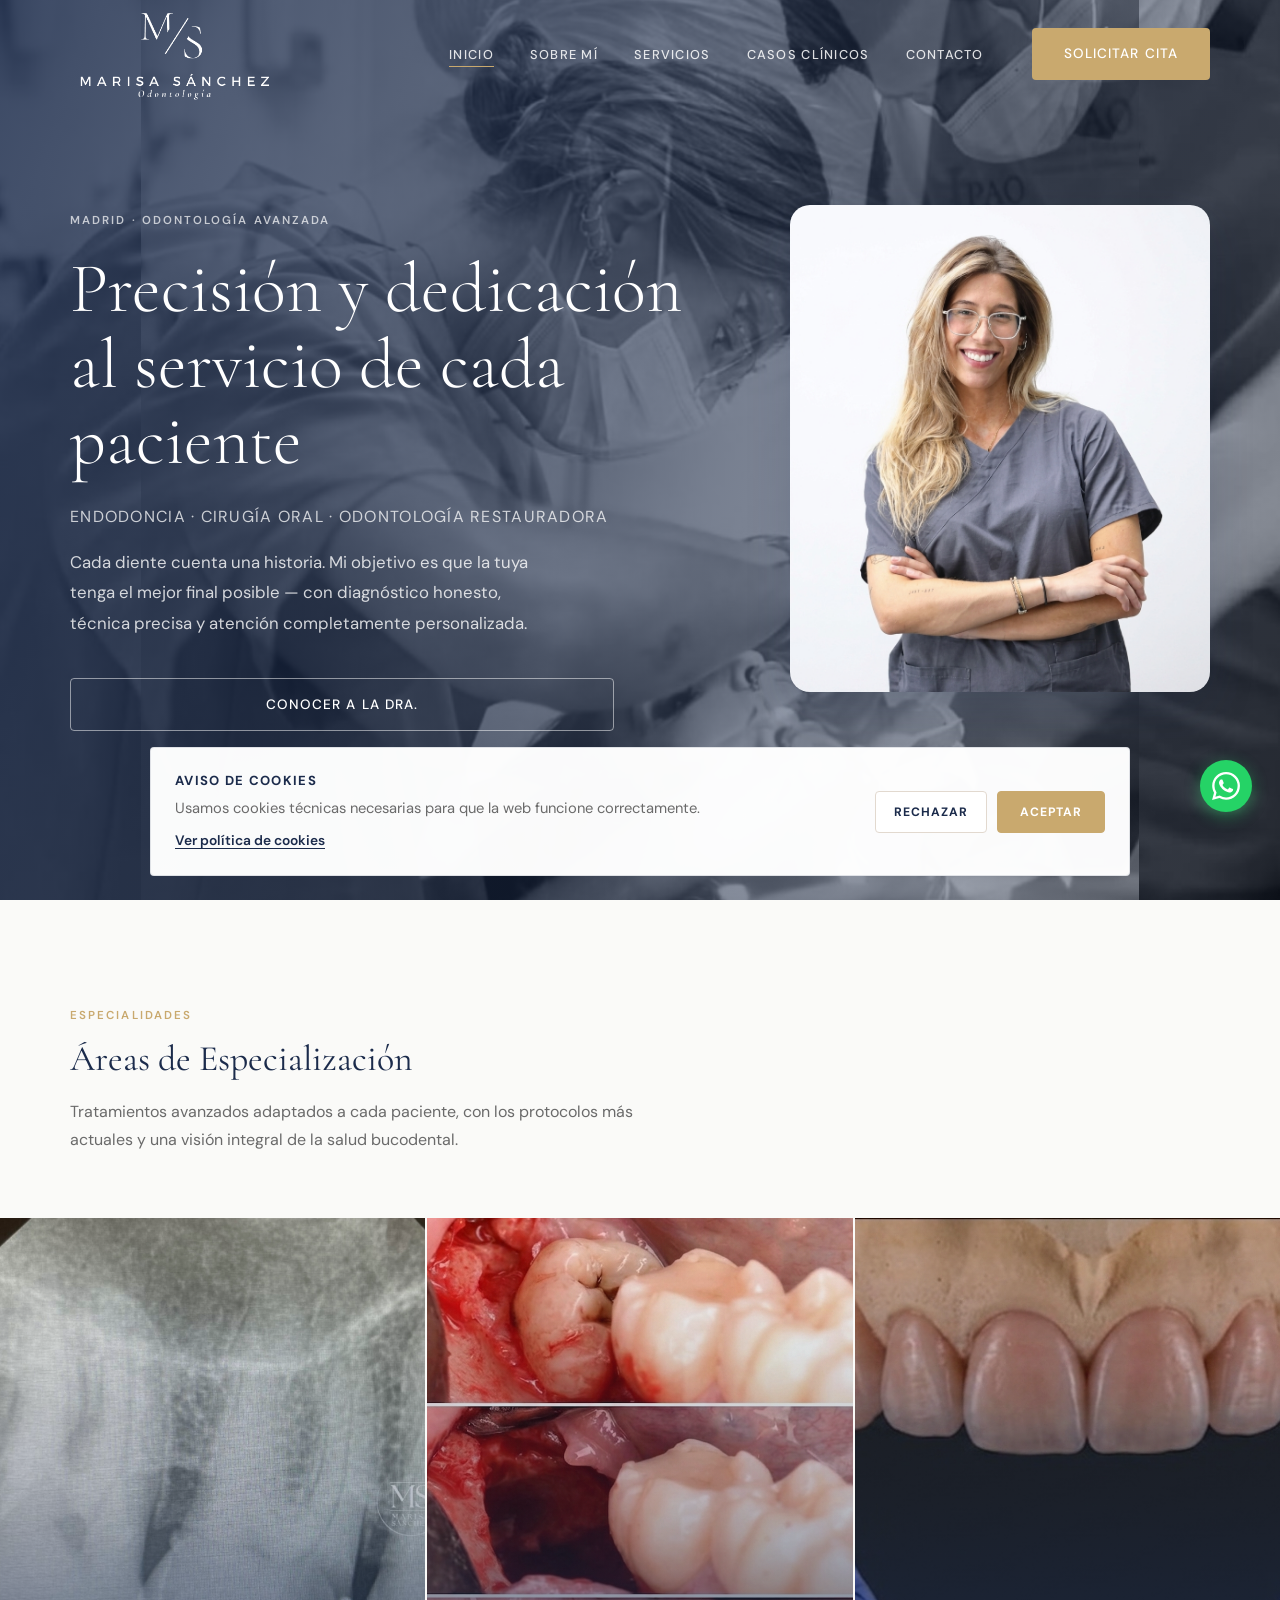
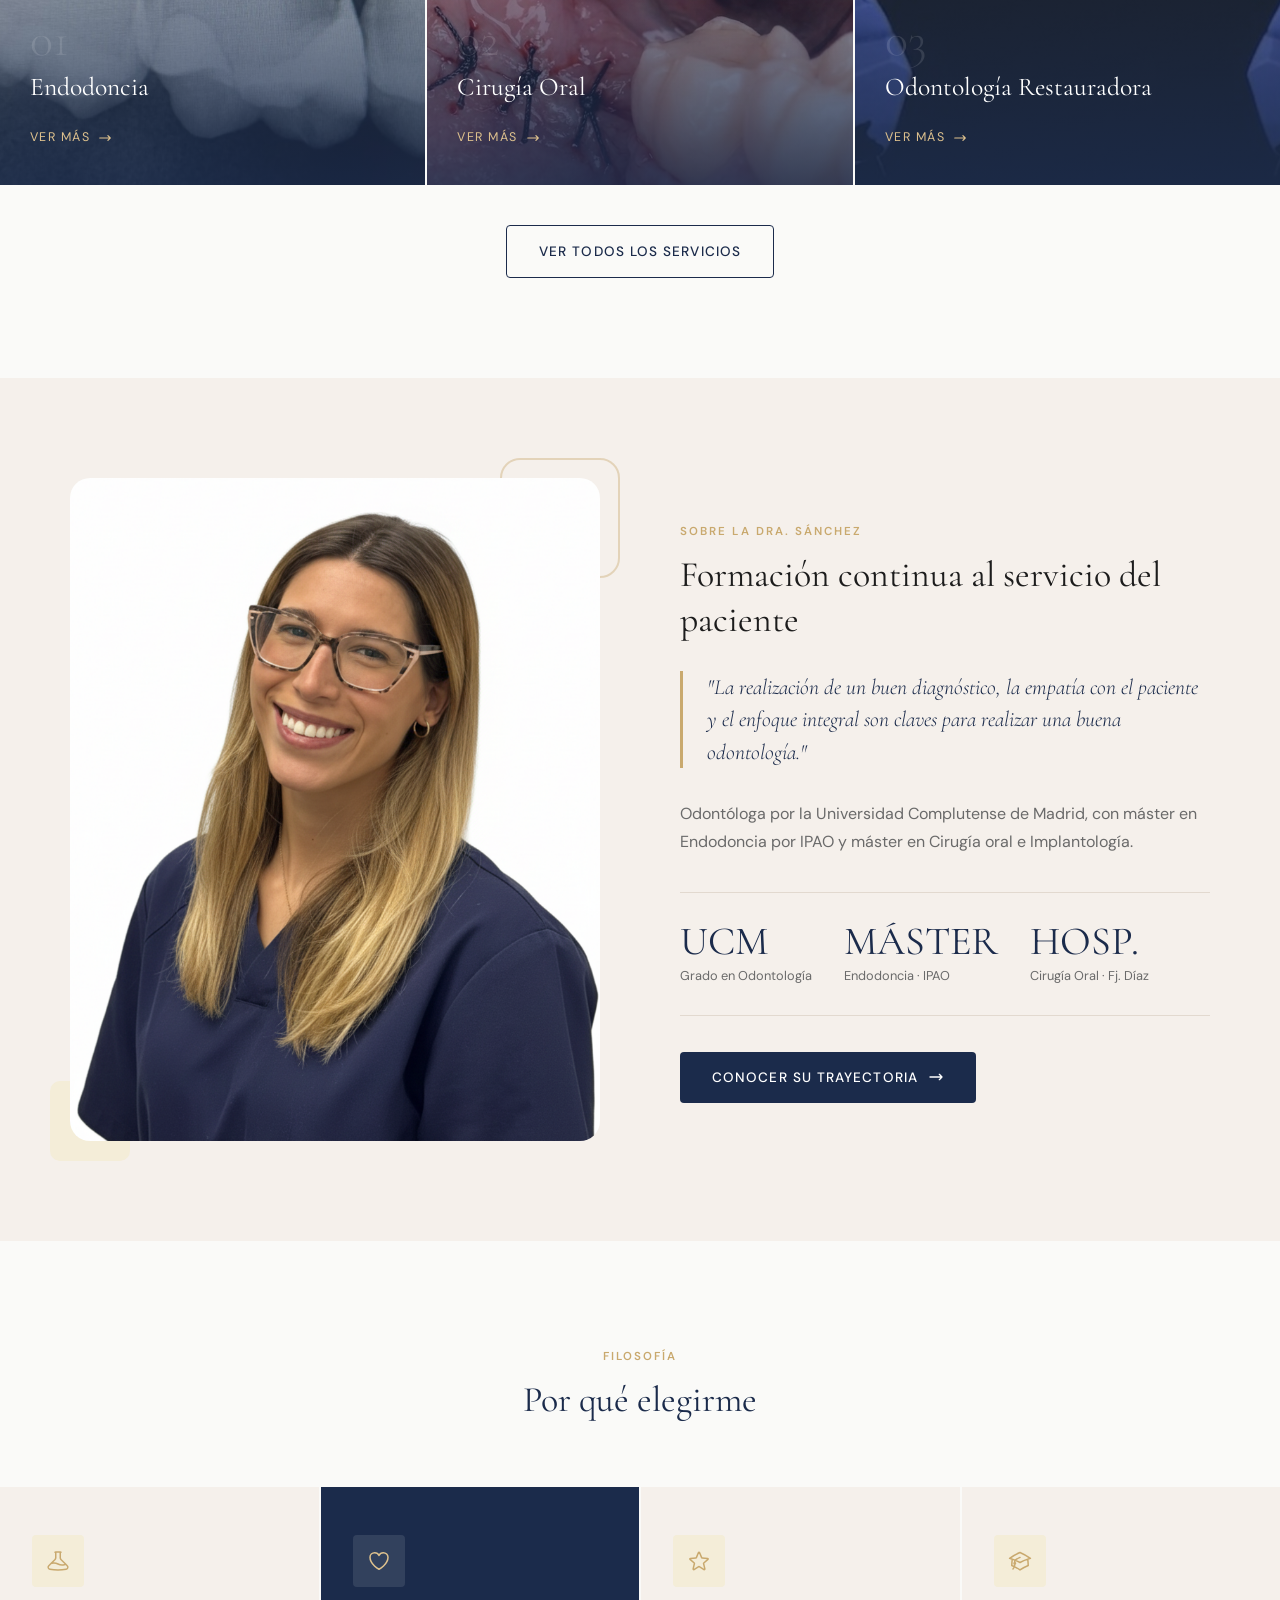
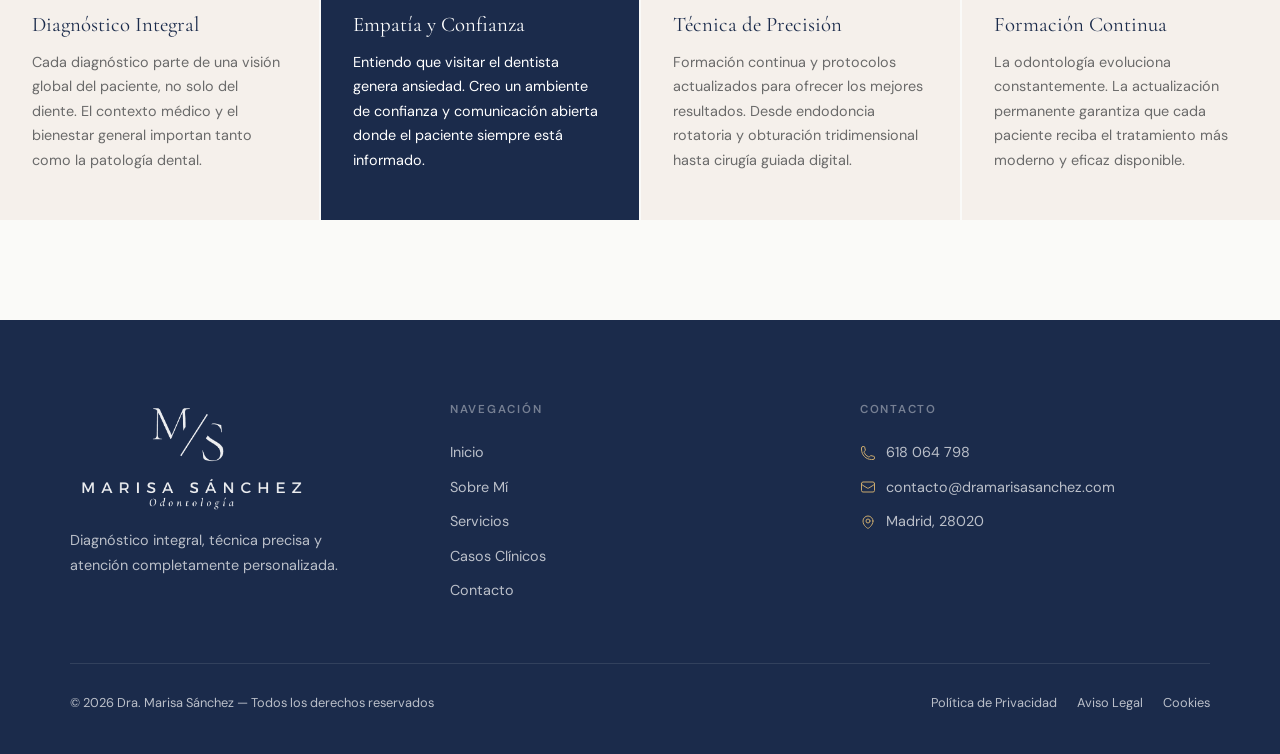
==== commit d27b19e8: "Improve mobile layout" ====
--- a/index.html
+++ b/index.html
@@ -14,7 +14,7 @@
   <meta name="twitter:image" content="https://www.dramarisasanchez.eu/images/browser-preview.png">
   <title>Dra. Marisa Sánchez · Odontología de Precisión · Madrid</title>
   <meta name="description" content="Odontóloga especialista en endodoncia, cirugía oral e implantología en Madrid. Dra. Marisa Sánchez — diagnóstico integral y atención personalizada.">
-  <link rel="stylesheet" href="css/styles.css?v=20">
+  <link rel="stylesheet" href="css/styles.css?v=21">
   <link rel="preconnect" href="https://fonts.googleapis.com">
   <link rel="preconnect" href="https://fonts.gstatic.com" crossorigin>
 </head>
@@ -287,9 +287,10 @@
   <svg xmlns="http://www.w3.org/2000/svg" viewBox="0 0 24 24" fill="currentColor"><path d="M17.472 14.382c-.297-.149-1.758-.867-2.03-.967-.273-.099-.471-.148-.67.15-.197.297-.767.966-.94 1.164-.173.199-.347.223-.644.075-.297-.15-1.255-.463-2.39-1.475-.883-.788-1.48-1.761-1.653-2.059-.173-.297-.018-.458.13-.606.134-.133.298-.347.446-.52.149-.174.198-.298.298-.497.099-.198.05-.371-.025-.52-.075-.149-.669-1.612-.916-2.207-.242-.579-.487-.5-.669-.51-.173-.008-.371-.01-.57-.01-.198 0-.52.074-.792.372-.272.297-1.04 1.016-1.04 2.479 0 1.462 1.065 2.875 1.213 3.074.149.198 2.096 3.2 5.077 4.487.709.306 1.262.489 1.694.625.712.227 1.36.195 1.871.118.571-.085 1.758-.719 2.006-1.413.248-.694.248-1.289.173-1.413-.074-.124-.272-.198-.57-.347m-5.421 7.403h-.004a9.87 9.87 0 01-5.031-1.378l-.361-.214-3.741.982.998-3.648-.235-.374a9.86 9.86 0 01-1.51-5.26c.001-5.45 4.436-9.884 9.888-9.884 2.64 0 5.122 1.03 6.988 2.898a9.825 9.825 0 012.893 6.994c-.003 5.45-4.437 9.884-9.885 9.884m8.413-18.297A11.815 11.815 0 0012.05 0C5.495 0 .16 5.335.157 11.892c0 2.096.547 4.142 1.588 5.945L.057 24l6.305-1.654a11.882 11.882 0 005.683 1.448h.005c6.554 0 11.89-5.335 11.893-11.893a11.821 11.821 0 00-3.48-8.413z"/></svg>
 </a>
 
-<script src="js/main.js?v=4"></script>
+<script src="js/main.js?v=5"></script>
 </body>
 </html>
 
 
 
+
--- a/css/styles.css
+++ b/css/styles.css
@@ -1332,7 +1332,7 @@
 }
 
 @media (max-width: 900px) {
-  .hero__inner { grid-template-columns: 1fr; }
+  .hero__inner { grid-template-columns: minmax(0, 1fr); }
   .hero__portrait { display: none; }
   .hero__title { font-size: clamp(2.5rem, 6vw, 3.8rem); }
   .about-teaser__grid { grid-template-columns: 1fr; }
@@ -1352,40 +1352,207 @@
 
 @media (max-width: 768px) {
   :root { --header-h: 80px; }
+  html,
+  body {
+    width: 100%;
+    max-width: 100%;
+    overflow-x: hidden;
+  }
   .header__logo-img { height: 64px; }
+  .header__inner { min-width: 0; }
   .nav__list, .nav__cta { display: none; }
   .hamburger { display: flex; color: var(--navy); }
   .header--hero .hamburger { color: var(--white); }
   .header--hero.scrolled .hamburger { color: var(--navy); }
+  .nav-mobile { padding: 24px 20px 28px; }
+  .nav-mobile__cta { width: 100%; justify-content: center; }
+  .hero {
+    min-height: auto;
+    overflow: hidden;
+    width: 100%;
+    max-width: 100vw;
+  }
+  .hero .container { max-width: 100vw; overflow: hidden; }
+  .hero__inner {
+    width: 100%;
+    max-width: 100%;
+    grid-template-columns: minmax(0, 1fr);
+    min-height: 760px;
+    padding-top: calc(var(--header-h) + 18px);
+    padding-bottom: 64px;
+    align-items: center;
+  }
+  .hero__content {
+    min-width: 0;
+    width: 100%;
+    max-width: 350px;
+  }
+  .hero__label {
+    margin-bottom: 14px;
+    font-size: 0.68rem;
+    letter-spacing: 0.15em;
+    line-height: 1.7;
+  }
+  .hero__title {
+    max-width: 350px;
+    font-size: clamp(2.18rem, 8.5vw, 2.7rem);
+    line-height: 1.06;
+    overflow-wrap: anywhere;
+    word-break: normal;
+  }
+  .hero__subtitle {
+    max-width: 350px;
+    font-size: 0.82rem;
+    letter-spacing: 0.12em;
+    line-height: 1.65;
+    overflow-wrap: anywhere;
+  }
+  .hero__text {
+    width: 100%;
+    max-width: 350px;
+    font-size: 0.96rem;
+    line-height: 1.7;
+  }
+  .hero__actions { margin-top: 34px; }
+  .hero__cta-wide {
+    min-width: 0;
+    width: 100%;
+    max-width: 350px;
+  }
+  .page-hero {
+    height: 420px;
+    min-height: 420px;
+    align-items: flex-end;
+  }
+  .page-hero__content {
+    max-width: 350px;
+    padding-bottom: 42px;
+  }
+  .page-hero__content h1 {
+    max-width: 350px;
+    font-size: clamp(2.1rem, 9vw, 2.75rem);
+    line-height: 1.06;
+    overflow-wrap: anywhere;
+  }
   .services-grid { grid-template-columns: 1fr; }
   .service-card { aspect-ratio: 16/10; }
   .values-grid { grid-template-columns: 1fr; }
   .about-teaser__stats { flex-wrap: wrap; gap: 20px; }
+  .section-header { margin-bottom: 42px; }
+  .section-header h2,
+  .display-md {
+    overflow-wrap: anywhere;
+  }
   .section { padding: 72px 0; }
   .section--lg { padding: 80px 0; }
   .cases-grid { grid-template-columns: 1fr; }
   .form-row { grid-template-columns: 1fr; }
   .footer__grid { grid-template-columns: 1fr; gap: 40px; }
   .footer__bottom { flex-direction: column; text-align: center; }
+  .footer__legal[style] {
+    flex-wrap: wrap;
+    justify-content: center;
+    gap: 12px !important;
+  }
   .casos-masonry { columns: 1; }
+  .fade-in {
+    opacity: 1;
+    transform: none;
+  }
+  .whatsapp-float {
+    right: 18px;
+    bottom: 76px;
+    width: 48px;
+    height: 48px;
+  }
+  .scroll-top {
+    right: 18px;
+    bottom: 18px;
+    width: 44px;
+    height: 44px;
+  }
   .cookie-banner {
     grid-template-columns: 1fr;
-    gap: 16px;
+    gap: 10px;
     left: 16px;
-    right: 16px;
-    bottom: 16px;
-  }
+    right: auto;
+    bottom: 28px;
+    width: 328px;
+    max-width: calc(100% - 32px);
+    padding: 14px 16px;
+  }
+  .cookie-banner__title { font-size: 0.76rem; }
+  .cookie-banner__text { font-size: 0.82rem; line-height: 1.45; }
+  .cookie-banner__link { font-size: 0.8rem; }
   .cookie-banner__actions {
+    flex-direction: row;
     justify-content: stretch;
   }
   .cookie-banner__btn {
     flex: 1;
+    min-width: 0;
+    width: auto;
+    padding: 11px 12px;
+  }
+  body.cookie-visible .hero__inner {
+    padding-bottom: 175px;
   }
 }
 
 @media (max-width: 480px) {
+  .container { padding: 0 20px; }
+  .header__logo-img { height: 58px; }
+  .hamburger { margin-right: -8px; }
+  .hero__inner {
+    min-height: 720px;
+    padding-top: calc(var(--header-h) + 8px);
+    padding-bottom: 56px;
+  }
+  .hero__label {
+    font-size: 0.64rem;
+    letter-spacing: 0.13em;
+  }
+  .hero__content {
+    width: 100%;
+    max-width: 350px;
+  }
+  .hero__title {
+    max-width: 350px;
+    font-size: 2.18rem;
+    line-height: 1.06;
+  }
+  .hero__subtitle {
+    max-width: 350px;
+    font-size: 0.78rem;
+    letter-spacing: 0.1em;
+  }
+  .hero__text {
+    max-width: 350px;
+    font-size: 0.96rem;
+  }
   .hero__actions { flex-direction: column; }
-  .hero__cta-wide { min-width: 0; width: 100%; }
+  .hero__cta-wide { min-width: 0; width: 100%; max-width: 350px; }
   .btn { width: 100%; justify-content: center; }
   .contact-strip__inner { flex-direction: column; gap: 12px; }
-}
+  .service-card__content {
+    left: 20px;
+    right: 20px;
+    bottom: 20px;
+  }
+  .service-card__title { font-size: 1.7rem; }
+  .bio__info-card,
+  .contact-info__item {
+    gap: 14px;
+  }
+}
+
+@media (max-width: 380px) {
+  .container { padding: 0 16px; }
+  .hero__title { font-size: 2.08rem; }
+  .hero__text { font-size: 0.95rem; }
+  .btn {
+    padding-left: 20px;
+    padding-right: 20px;
+    font-size: 0.78rem;
+  }
+}
